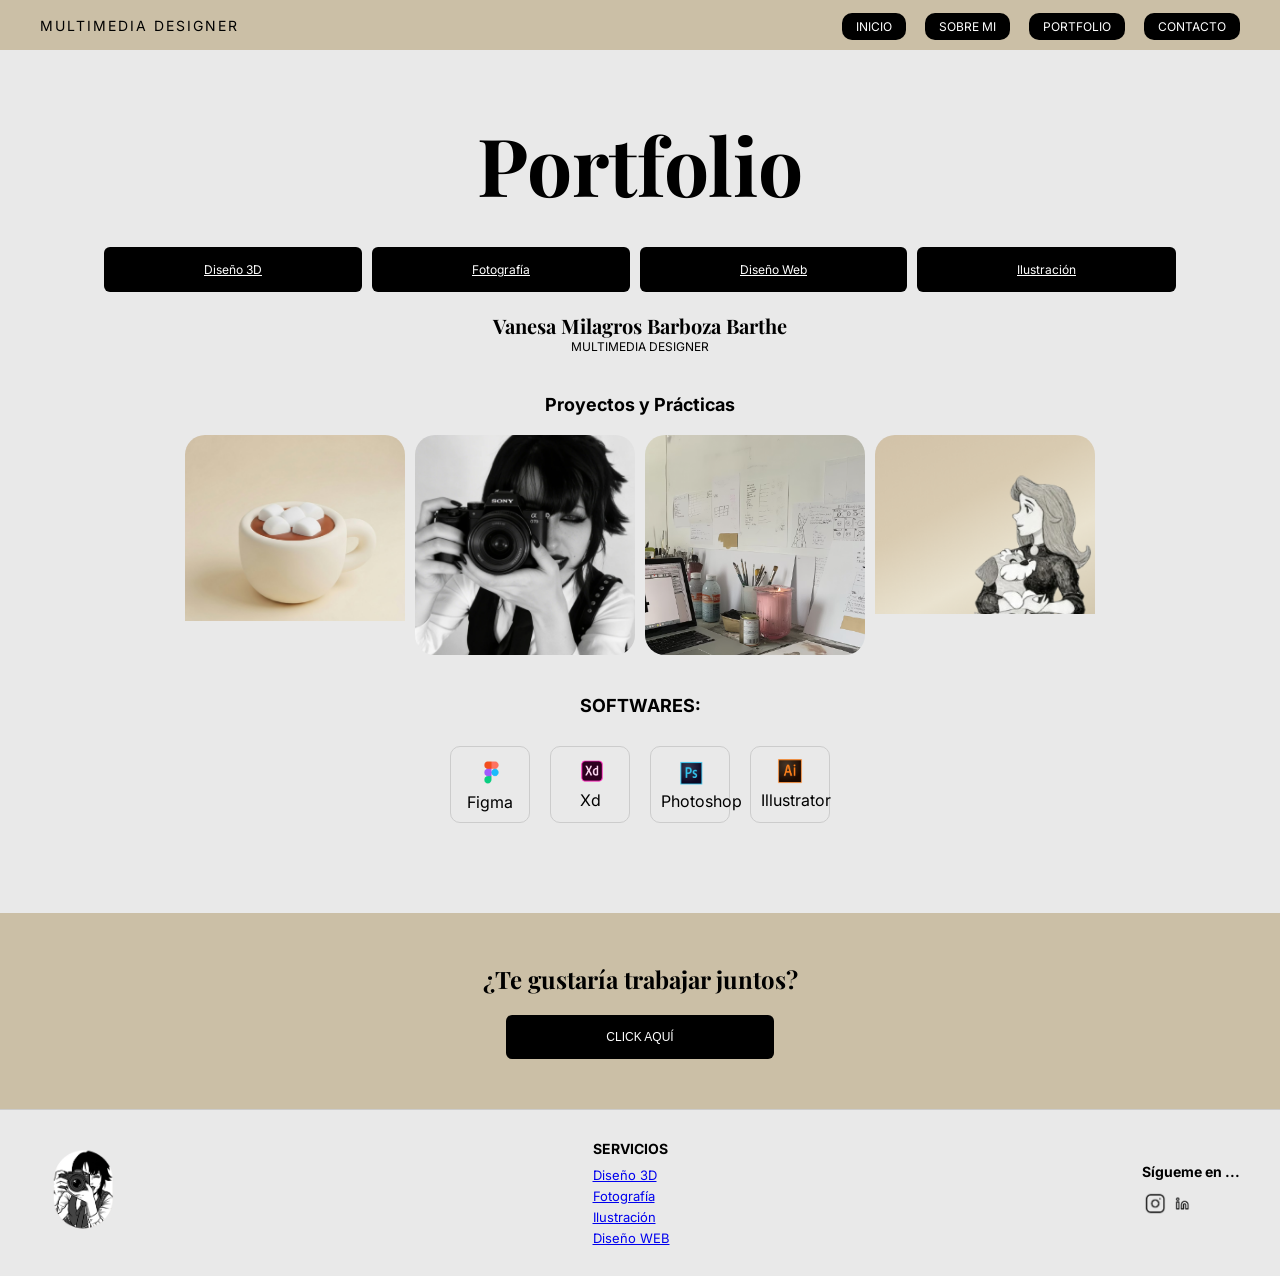
==== index.html @ 95d41e4d "Rename portfolio.html to index.html" ====
<!DOCTYPE html>
<html lang="es">
<head>
  <meta charset="UTF-8">
  <title>Portfolio</title>
  <link rel="stylesheet" href="styles.css">
  <link href="https://fonts.googleapis.com/css2?family=Playfair+Display:wght@400;700&family=Inter:wght@300;400;500&display=swap" rel="stylesheet">
</head>
<body>

<header class="header">
  <div class="logo">MULTIMEDIA DESIGNER</div>
  <nav class="nav">
    <a href="portfolio.html">INICIO</a>
    <a href="sobremi.html">SOBRE MI</a>
    <a href="portfolio.html" class="active">PORTFOLIO</a>
    <a href="contacto.html">CONTACTO</a>
  </nav>
</header>

<main class="container">

  <h1 class="title">Portfolio</h1>

  <div class="filters">
  <a href="diseño3d.html" class="btn">Diseño 3D</a>
  <a href="fotografia.html" class="btn">Fotografía</a>
  <a href="diseñoweb.html" class="btn">Diseño Web</a>
  <a href="ilustracion.html" class="btn">Ilustración</a>
</div>

  <h2 class="subtitle">Vanesa Milagros Barboza Barthe</h2>
  <p class="role">MULTIMEDIA DESIGNER</p>

  <h3 class="section-title">Proyectos y Prácticas</h3>

  <div class="projects">

    <div class="card">
      <img src="img/portfolio/Portfolio1_1.png" alt="">
      <div class="overlay">
         <button onclick="window.location.href='dise.html'">
  Ver Diseño 3D
      </div>
    </div>

    <div class="card">
      <img src="img/portfolio/Portfolio1_2.png" alt="">
      <div class="overlay">
         <button onclick="window.location.href='fotografia.html'">
  Ver Fotografía
      </div>
    </div>

    <div class="card">
      <img src="img/portfolio/Portfolio1_3.png" alt="">
      <div class="overlay">
        <button onclick="window.location.href='diseñoweb.html'">
  Ver Diseño Web
      </div>
    </div>

    <div class="card">
      <img src="img/portfolio/Portfolio1_4.png" alt="">
      <div class="overlay">
       <button onclick="window.location.href='ilustracion.html'">
  Ver Ilustración
</button>
      </div>
    </div>

  </div>

  <h3 class="section-title">SOFTWARES:</h3>

  <div class="softwares">
    <div><img src="img/icons/1Figma.png"><p>Figma</p></div>
    <div><img src="img/icons/2AdobeXd.png"><p>Xd</p></div>
    <div><img src="img/icons/4Potoshop.png"><p>Photoshop</p></div>
    <div><img src="img/icons/3Ilustrator.png"><p>Illustrator</p></div>
  </div>

</main>

<section class="cta">
  <h2>¿Te gustaría trabajar juntos?</h2>
  <button class="btn">CLICK AQUÍ</button>
</section>

<footer class="footer">
  <div class="footer-left">
    <img src="img/Footer.png" alt="">
  </div>

  <div class="footer-center">
    <h3>SERVICIOS</h3>
    <ul>
    
      <li>
        <a href="#">Diseño 3D</a>
      </li>

      <a href="#">Fotografía</a>

      <li></li>
      <a href="#">Ilustración</a>

      <li></li>
      <a href="#">Diseño WEB</a>

    </ul>
  </div>

  <div class="footer-right">
    <h3>Sígueme en ...</h3>
    <div class="socials">
      <a href="#"><img src="img/icons/ig.png"></a>
      <a href="#"><img src="img/icons/linkedin.png"></a>
    </div>
  </div>
</footer>

</body>
</html>
---- styles.css ----
* {
  margin: 0;
  padding: 0;
  box-sizing: border-box;
}

body {
  background-color: #e9e9e9;
  font-family: 'Inter', sans-serif;
}

/* HEADER */
.header {
  background-color: #cbbfa6;
  display: flex;
  justify-content: space-between;
  align-items: center;
  padding: 15px 40px;
}

.logo {
  font-size: 14px;
  letter-spacing: 2px;
}

.nav a {
  text-decoration: none;
  color: black;
  margin-left: 15px;
  padding: 6px 14px;
  background: black;
  color: white;
  border-radius: 10px;
  font-size: 12px;
}

.nav a.active {
  background: black;
}

/* MAIN */
.container {
  background-color: #e9e9e9;
  margin: 20px;
  padding: 40px;
  text-align: center;
}

.title {
  font-family: 'Playfair Display', serif;
  font-size: 80px;
  margin-bottom: 30px;
}

.gallery {
  display: flex;
  justify-content: center;
  gap: 20px;
  margin-bottom: 30px;
}

.gallery img {
  width: 180px;
  height: auto;
  object-fit: cover;
}

/* TEXT */
.text {
  max-width: 700px;
  margin: 0 auto 30px auto;
  font-size: 14px;
  line-height: 1.6;
}

.text p {
  margin-bottom: 15px;
}

/* BUTTON */
.btn {
  background-color: black;
  color: white;
  padding: 15px 100px;
  border: none;
  border-radius: 6px;
  cursor: pointer;
  font-size: 12px;
}

/* FOOTER */
.footer {
  display: flex;
  justify-content: space-between;
  align-items: center;
  background-color: #e9e9e9;
  padding: 30px 40px;
  border-top: 1px solid #ccc;
}

.footer-left img {
  width: 80px;
}

.footer-center h3,
.footer-right h3 {
  font-size: 14px;
  margin-bottom: 10px;
}

.footer-center ul {
  list-style: none;
  font-size: 13px;
}

.footer-center li {
  margin-bottom: 5px;
}

.socials span {
  margin-right: 10px;
  font-size: 14px;
}

.socials img {
  width: 40px;
  height: auto;}

  /* CONTACTO */
.contact-wrapper {
  display: flex;
  justify-content: center;
  align-items: center;
  gap: 60px;
  margin-top: 40px;
}

.contact-img img {
  width: 300px;
  border-radius: 30px;
}

.contact-form {
  display: flex;
  flex-direction: column;
  width: 350px;
}

.contact-form label {
  font-size: 14px;
  margin: 15px 0 5px;
}

.contact-form input,
.contact-form textarea {
  padding: 12px;
  border: 1px solid #999;
  border-radius: 5px;
  font-family: 'Inter', sans-serif;
  font-size: 13px;
}

.contact-form textarea {
  height: 120px;
  resize: none;
}

.contact-form .btn {
  margin-top: 20px;
  width: 100%;
}

/* TITULOS */
.subtitle {
  font-family: 'Playfair Display', serif;
  font-size: 20px;
  margin-top: 10px;
}

.role {
  font-size: 12px;
  margin-bottom: 30px;
}

.section-title {
  margin: 40px 0 20px;
  font-size: 18px;
}

/* FILTROS */
.filters {
  display: flex;
  justify-content: center;
  gap: 10px;
  margin-bottom: 20px;
}

.filters button {
  border: 1px solid #999;
  background: transparent;
  padding: 5px 10px;
  border-radius: 20px;
  font-size: 12px;
  cursor: pointer;
}

/* PROJECTS */
.projects {
  display: flex;
  gap: 10px;
  justify-content: center; /* 🔥 ESTO LOS CENTRA */
  flex-wrap: wrap;         /* 🔥 evita que se rompa en pantallas chicas */
}

.card {
  position: relative;
  overflow: hidden;
  border-radius: 20px;
  width: 220px;  
  height: 220px;  
}

.card img {
  width: 100%;
  display: block;
  transition: 0.3s;
}

/* HOVER EFECTO */
.overlay {
  position: absolute;
  bottom: 0;
  left: 0;
  right: 0;
  padding: 15px;
  opacity: 0;
  transition: 0.3s;
}

.overlay button {
  background: black;
  color: white;
  border: none;
  padding: 8px 15px;
  border-radius: 10px;
  cursor: pointer;
  transition: 0.3s;
}

/* EFECTO */
.card:hover img {
  transform: scale(1.05);
  filter: brightness(70%);
}

.card:hover .overlay {
  opacity: 1;
}

/* BOTON INVERTIDO */
.overlay button:hover,
.btn:hover {
  background: white;
  color: black;
  border: 1px solid black;
}

/* SOFTWARES */
.softwares {
  display: flex;
  justify-content: center;
  gap: 20px;
  margin: 30px 0;
}

.softwares div {
  border: 1px solid #ccc;
  padding: 10px;
  border-radius: 10px;
  width: 80px;
  text-align: center;
}

.softwares img {
  width: 30px;
}

/* CTA */
.cta {
  background: #cbbfa6;
  text-align: center;
  padding: 50px;
}

.cta h2 {
  font-family: 'Playfair Display', serif;
  margin-bottom: 20px;
}

/* SOCIAL ICONS MÁS CHICOS */
.socials img {
  width: 25px;
}

/* RESPONSIVE */
@media (max-width: 768px) {

  .projects {
    grid-template-columns: 1fr;
  }

  .softwares {
    flex-wrap: wrap;
  }

  .filters {
    flex-wrap: wrap;
  }

  /* TITULO DOBLE */
.title.second {
  margin-top: -20px;
}

/* HERO */
.illustration-hero {
  display: flex;
  align-items: center;
  justify-content: space-between;
  margin: 40px 0;
  gap: 20px;
}

.img-left {
  width: 220px;
  transform: rotate(-10deg);
}

.img-right {
  width: 200px;
}

.hero-text {
  text-align: center;
  max-width: 400px;
}

.quote {
  font-style: italic;
  margin-bottom: 10px;
}

.desc {
  font-size: 13px;
  margin-bottom: 10px;
}

.gallery-title {
  margin-top: 10px;
}

/* GALERIA */
.gallery-grid {
  display: grid;
  grid-template-columns: repeat(3, 1fr);
  gap: 15px;
  align-items: center;
}

.gallery-grid img {
  width: 100%;
  height: 180px;
  object-fit: cover; /* 🔥 clave */
  border-radius: 15px;
}

/* IMAGEN LATERAL GRANDE */
.side-img {
  grid-column: 3;
  grid-row: span 2;
  height: 380px;
  object-fit: contain;
}

/* CTA ya lo tenés */

/* RESPONSIVE */
@media (max-width: 768px) {

  .illustration-hero {
    flex-direction: column;
    text-align: center;
  }

  .img-left,
  .img-right {
    width: 60%;
  }

  .gallery-grid {
    grid-template-columns: 1fr;
  }

  .side-img {
    grid-column: auto;
    grid-row: auto;
    height: auto;
  }

/* FOTOGRAFIA */

.fotografia {

  font-family: 'Inter', sans-serif;
  background: #f6f6f6;
  color: #222;
  line-height: 1.5;
}

/* HEADER */
.fotografia .topbar {
  background: #cbbba0;
  display: flex;
  justify-content: space-between;
  align-items: center;
  padding: 15px 20px;
  font-size: 13px;
}

.fotografia .logo {
  font-weight: 500;
}

.fotografia .topbar nav a {
  margin-left: 15px;
  text-decoration: none;
  color: black;
  transition: 0.3s;
}

.fotografia .topbar nav a:hover {
  opacity: 0.6;
}

/* CONTENEDOR */
.fotografia .container {
  width: 20%;
  max-width: 1100px;
  margin: auto;
}

/* TITULOS */
.fotografia h1 {
  font-family: 'Playfair Display', serif;
  text-align: center;
  font-size: clamp(40px, 6vw, 70px);
  margin: 40px 0;
}

.fotografia h2 {
  font-family: 'Playfair Display', serif;
  font-size: 26px;
  margin: 30px 0 15px;
}

/* GRID */
.fotografia .grid {
  display: grid;
  grid-template-columns: 1fr;
  gap: 15px;
}

/* IMAGENES */
.fotografia .grid img {
  width: 100%;
  object-fit: cover;
  border-radius: 25px;
  transition: 0.3s;
}

.fotografia .grid img:hover {
  transform: scale(1.03);
  box-shadow: 0 10px 25px rgba(0,0,0,0.2);
}

/* GRID ARTISTICO */
.fotografia .grid-artistico {
  display: grid;
  grid-template-columns: 1fr 1fr;
  grid-template-rows: 200px 200px;
  gap: 15px;
}

.fotografia .img5 {
  grid-column: 1;
  grid-row: 1;
}

.fotografia .img6 {
  grid-column: 2;
  grid-row: 1 / span 2;
  height: 100%;
}

.fotografia .img7 {
  grid-column: 2;
  grid-row: 1 / span 2;
  height: 100%;
  object-fit: cover;
  object-position: 50% 15%;
}

.fotografia .tall {
  height: 420px;
  grid-row: span 2;
}

.fotografia .small {
  height: 200px;
}

.fotografia .grid-artistico img {
  width: 100%;
  height: 100%;
  object-fit: cover;
  border-radius: 25px;
}

/* CTA */
.fotografia .cta {
  background: #cbbba0;
  text-align: center;
  padding: 50px 20px;
  margin-top: 50px;
}

.fotografia .cta p {
  font-family: 'Playfair Display', serif;
  font-size: 24px;
  margin-bottom: 20px;
}

.fotografia .btn {
  background: #2b0000;
  color: white;
  padding: 12px 30px;
  text-decoration: none;
  display: inline-block;
  transition: 0.3s;
}

.fotografia .btn:hover {
  background: black;
}

/* FOOTER */
.fotografia footer {
  background: #eee;
  padding: 20px 20px;
}

.fotografia .footer-content {
  max-width: 1100px;
  margin: auto;
  display: flex;
  justify-content: space-between;
  font-size: 14px;
}

.fotografia .footer-title {
  font-weight: bold;
  margin-bottom: 10px;
}

/* RESPONSIVE */
@media (min-width: 600px) {
  .fotografia .grid {
    grid-template-columns: repeat(2, 1fr);
  }
}

@media (min-width: 900px) {
  .fotografia .grid {
    grid-template-columns: repeat(2, 1fr);
  }

  .fotografia .grid img {
    height: 300px;
  }
}
  /*IMAGEN COMIDA*/

/* IMAGENES */

.grid img {
  width: 100%;
  object-fit: cover;
  border-radius: 25px;
}

.grid img:hover {
  transform: scale(1.03);
  box-shadow: 0 10px 25px rgba(0,0,0,0.2);
}

.grid-artistico {
  display: grid;
  grid-template-columns: 1fr 1fr;
  grid-template-rows: 200px 200px;
  gap: 15px;
}

.fotografia1.jpg{
  grid-column: 1;
  grid-row: 1;
}

.fotografia2 {
  grid-column: 2;
  grid-row: 1 / span 2;
  height: 100%;
}

.img7 {
  grid-column: 2;
  grid-row: 1 / span 2;
  height: 100%;
  object-fit: cover;
  object-position: 50% 15%;
}

.tall {
  height: 500px;
  grid-row: span 2;
}

.small {
  height: 200px;
}

.tall {
  height: 420px;
}


.grid-artistico img {
  width: 100%;
  height: 100%;
  object-fit: cover;
  border-radius: 25px;
}

/*DISEÑO WEB*/

/* SECCIONES */
.section {
  width: 100%;
}

/* ROSA */
.pink-section {
  background-color: #d97c8a;
  padding: 19px 20px;
}

.pink-content {
  display: flex;
  align-items: center;
  justify-content: space-between;
}

.img-left img {
  width: 500px;
}

.text-right {
  color: white;
  text-align: right;
}

.text-right h2 {
  font-family: 'Playfair Display', serif;
  font-size: 40px;
}

.text-right h3 {
  font-size: 18px;
  letter-spacing: 2px;
}

/* OSCURA */
.dark-section {
  background-color: #111;
  padding: 100px 40px;
}

.dark-content {
  display: flex;
  align-items: center;
  justify-content: space-between;
}

.img-right img {
  width: 500px;
}

.text-left {
  color: white;
}

.text-left h2 {
  font-family: 'Playfair Display', serif;
  font-size: 36px;
}








}
}
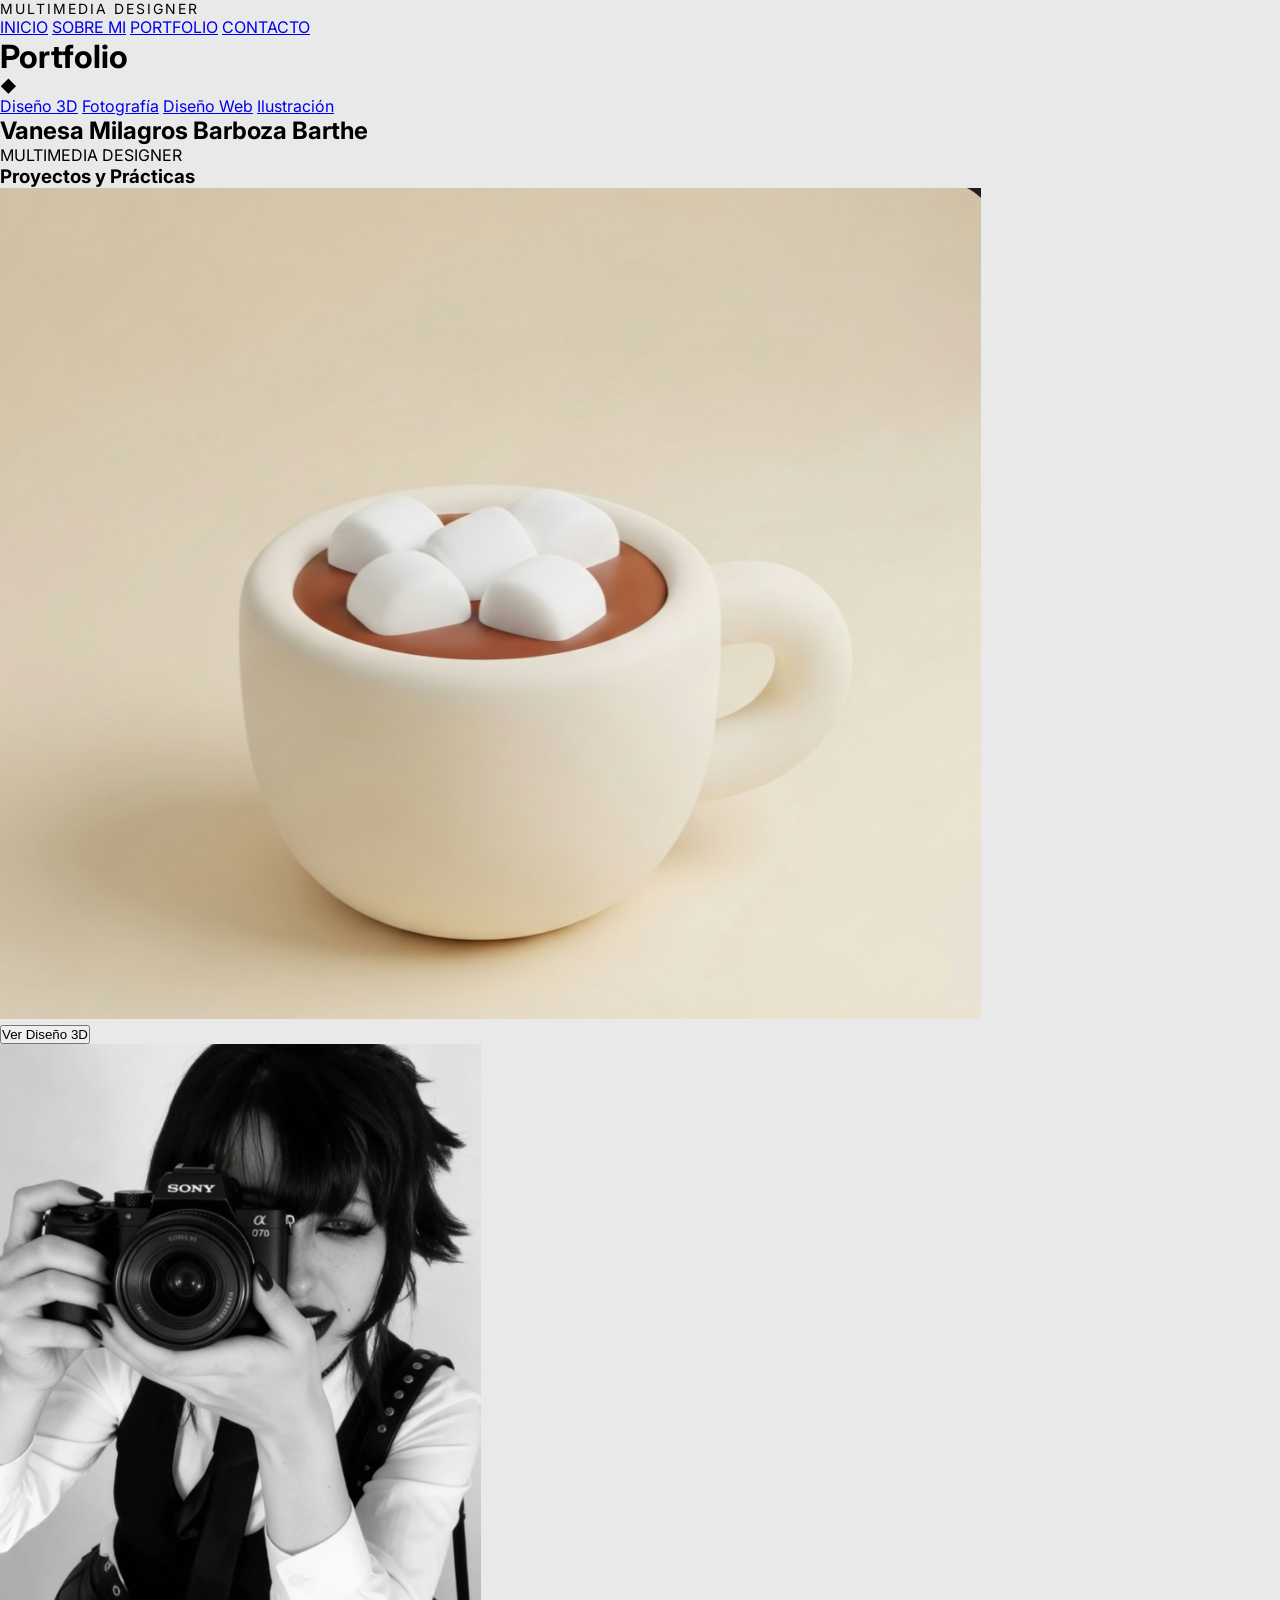
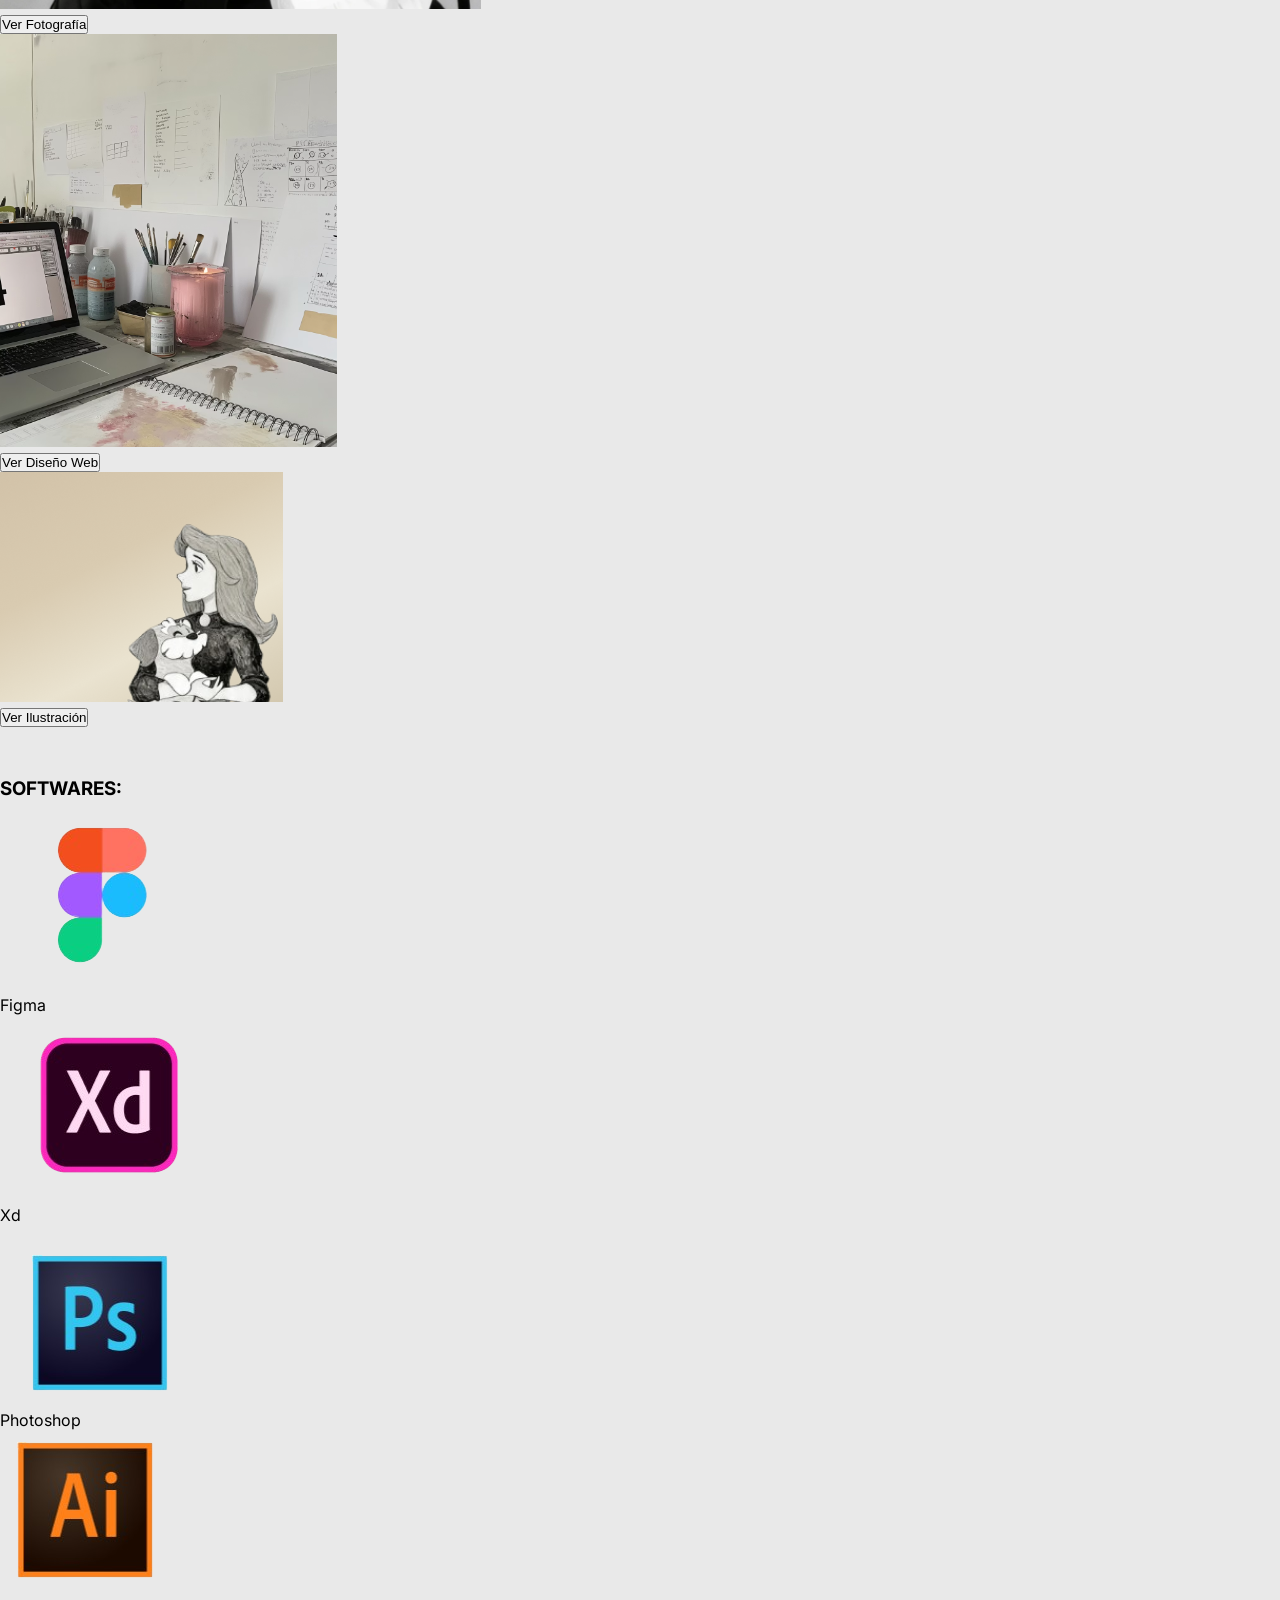
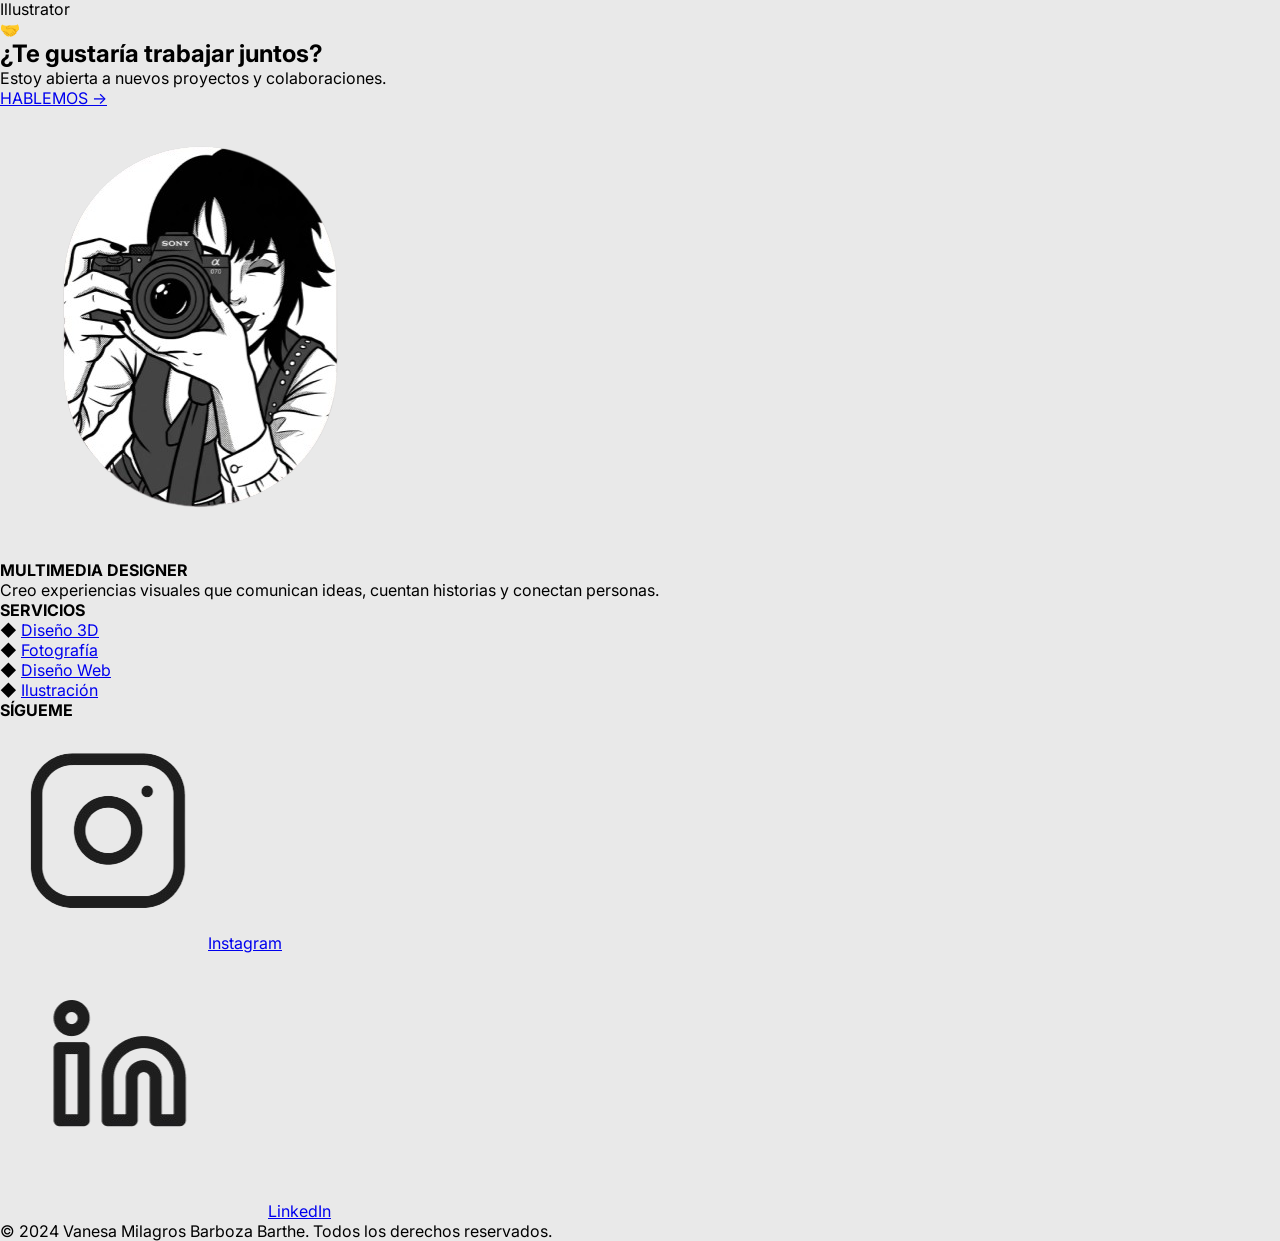
==== commit e77dffcd: "Update index.html" ====
--- a/index.html
+++ b/index.html
@@ -4,13 +4,13 @@
   <meta charset="UTF-8">
   <title>Portfolio</title>
   <link rel="stylesheet" href="styles.css">
-  <link href="https://fonts.googleapis.com/css2?family=Playfair+Display:wght@400;700&family=Inter:wght@300;400;500&display=swap" rel="stylesheet">
+  <link href="https://fonts.googleapis.com/css2?family=Playfair+Display:ital,wght@0,400;0,700;1,400&family=Inter:wght@300;400;500&display=swap" rel="stylesheet">
 </head>
-<body>
+<body class="portfolio-page">
 
-<header class="header">
+<header class="header2">
   <div class="logo">MULTIMEDIA DESIGNER</div>
-  <nav class="nav">
+  <nav class="nav2">
     <a href="portfolio.html">INICIO</a>
     <a href="sobremi.html">SOBRE MI</a>
     <a href="portfolio.html" class="active">PORTFOLIO</a>
@@ -18,62 +18,57 @@
   </nav>
 </header>
 
-<main class="container">
+<main class="container2">
 
-  <h1 class="title">Portfolio</h1>
+  <h1 class="title2">Portfolio</h1>
+  <div class="title-dot">◆</div>
 
-  <div class="filters">
-  <a href="diseño3d.html" class="btn">Diseño 3D</a>
-  <a href="fotografia.html" class="btn">Fotografía</a>
-  <a href="diseñoweb.html" class="btn">Diseño Web</a>
-  <a href="ilustracion.html" class="btn">Ilustración</a>
-</div>
+  <div class="filters2">
+    <a href="diseño3d.html" class="btn2">Diseño 3D</a>
+    <a href="fotografia.html" class="btn2">Fotografía</a>
+    <a href="diseñoweb.html" class="btn2">Diseño Web</a>
+    <a href="ilustracion.html" class="btn2">Ilustración</a>
+  </div>
 
-  <h2 class="subtitle">Vanesa Milagros Barboza Barthe</h2>
-  <p class="role">MULTIMEDIA DESIGNER</p>
+  <h2 class="subtitle2">Vanesa Milagros Barboza Barthe</h2>
+  <p class="role2">MULTIMEDIA DESIGNER</p>
 
-  <h3 class="section-title">Proyectos y Prácticas</h3>
+  <div class="section-divider">
+    <span class="line"></span>
+    <h3 class="section-title2">Proyectos y Prácticas</h3>
+    <span class="line"></span>
+  </div>
 
-  <div class="projects">
-
-    <div class="card">
-      <img src="img/portfolio/Portfolio1_1.png" alt="">
-      <div class="overlay">
-         <button onclick="window.location.href='dise.html'">
-  Ver Diseño 3D
+  <div class="projects2">
+    <div class="card2">
+      <img src="img/portfolio/Portfolio1_1.png" alt="Diseño 3D">
+      <div class="overlay2">
+        <button onclick="window.location.href='diseño3d.html'">Ver Diseño 3D</button>
       </div>
     </div>
-
-    <div class="card">
-      <img src="img/portfolio/Portfolio1_2.png" alt="">
-      <div class="overlay">
-         <button onclick="window.location.href='fotografia.html'">
-  Ver Fotografía
+    <div class="card2">
+      <img src="img/portfolio/Portfolio1_2.png" alt="Fotografía">
+      <div class="overlay2">
+        <button onclick="window.location.href='fotografia.html'">Ver Fotografía</button>
       </div>
     </div>
-
-    <div class="card">
-      <img src="img/portfolio/Portfolio1_3.png" alt="">
-      <div class="overlay">
-        <button onclick="window.location.href='diseñoweb.html'">
-  Ver Diseño Web
+    <div class="card2">
+      <img src="img/portfolio/Portfolio1_3.png" alt="Diseño Web">
+      <div class="overlay2">
+        <button onclick="window.location.href='diseñoweb.html'">Ver Diseño Web</button>
       </div>
     </div>
-
-    <div class="card">
-      <img src="img/portfolio/Portfolio1_4.png" alt="">
-      <div class="overlay">
-       <button onclick="window.location.href='ilustracion.html'">
-  Ver Ilustración
-</button>
+    <div class="card2">
+      <img src="img/portfolio/Portfolio1_4.png" alt="Ilustración">
+      <div class="overlay2">
+        <button onclick="window.location.href='ilustracion.html'">Ver Ilustración</button>
       </div>
     </div>
-
   </div>
 
-  <h3 class="section-title">SOFTWARES:</h3>
+  <h3 class="section-title2" style="margin-top: 50px;">SOFTWARES:</h3>
 
-  <div class="softwares">
+  <div class="softwares2">
     <div><img src="img/icons/1Figma.png"><p>Figma</p></div>
     <div><img src="img/icons/2AdobeXd.png"><p>Xd</p></div>
     <div><img src="img/icons/4Potoshop.png"><p>Photoshop</p></div>
@@ -82,43 +77,56 @@
 
 </main>
 
-<section class="cta">
-  <h2>¿Te gustaría trabajar juntos?</h2>
-  <button class="btn">CLICK AQUÍ</button>
+<!-- CTA -->
+<section class="cta2">
+  <div class="cta2-inner">
+    <div class="cta2-icon">🤝</div>
+    <div class="cta2-text">
+      <h2>¿Te gustaría trabajar juntos?</h2>
+      <p>Estoy abierta a nuevos proyectos y colaboraciones.</p>
+    </div>
+    <a href="contacto.html" class="cta2-btn">HABLEMOS →</a>
+  </div>
 </section>
 
-<footer class="footer">
-  <div class="footer-left">
-    <img src="img/Footer.png" alt="">
+<!-- FOOTER -->
+<footer class="footer2">
+  <div class="footer2-brand">
+    <div class="footer2-logo-circle">
+      <img src="img/Footer.png" alt="VM">
+    </div>
+    <div class="footer2-brand-text">
+      <h4>MULTIMEDIA DESIGNER</h4>
+      <p>Creo experiencias visuales que comunican ideas, cuentan historias y conectan personas.</p>
+    </div>
   </div>
 
-  <div class="footer-center">
-    <h3>SERVICIOS</h3>
+  <div class="footer2-services">
+    <h4>SERVICIOS</h4>
     <ul>
-    
-      <li>
-        <a href="#">Diseño 3D</a>
-      </li>
-
-      <a href="#">Fotografía</a>
-
-      <li></li>
-      <a href="#">Ilustración</a>
-
-      <li></li>
-      <a href="#">Diseño WEB</a>
-
+      <li>◆ <a href="diseño3d.html">Diseño 3D</a></li>
+      <li>◆ <a href="fotografia.html">Fotografía</a></li>
+      <li>◆ <a href="diseñoweb.html">Diseño Web</a></li>
+      <li>◆ <a href="ilustracion.html">Ilustración</a></li>
     </ul>
   </div>
 
-  <div class="footer-right">
-    <h3>Sígueme en ...</h3>
-    <div class="socials">
-      <a href="#"><img src="img/icons/ig.png"></a>
-      <a href="#"><img src="img/icons/linkedin.png"></a>
+  <div class="footer2-social">
+    <h4>SÍGUEME</h4>
+    <div class="footer2-social-item">
+      <img src="img/icons/ig.png" alt="Instagram">
+      <a href="#">Instagram</a>
+    </div>
+    <div class="footer2-social-item">
+      <img src="img/icons/linkedin.png" alt="LinkedIn">
+      <a href="#">LinkedIn</a>
     </div>
   </div>
 </footer>
 
+<div class="footer2-copy">
+  © 2024 Vanesa Milagros Barboza Barthe. Todos los derechos reservados.
+</div>
+
 </body>
-</html>
+</html>
--- a/styles.css
+++ b/styles.css
@@ -222,9 +222,38 @@
 
 .card img {
   width: 100%;
+  height: 220px;        /* ← mismo alto que la card */
+  object-fit: cover;    /* ← recorta sin deformar */
   display: block;
   transition: 0.3s;
 }
+
+/* Para diseño 3d */
+.card-lg {
+  position: relative;
+  overflow: hidden;
+  border-radius: 20px;
+  width: 320px;
+  height: 280px;
+}
+
+.card-lg img {
+  width: 100%;
+  height: 100%;
+  object-fit: cover;
+  display: block;
+  transition: 0.3s;
+}
+
+.card-lg:hover img {
+  transform: scale(1.05);
+  filter: brightness(70%);
+}
+
+.card-lg:hover .overlay {
+  opacity: 1;
+}
+
 
 /* HOVER EFECTO */
 .overlay {
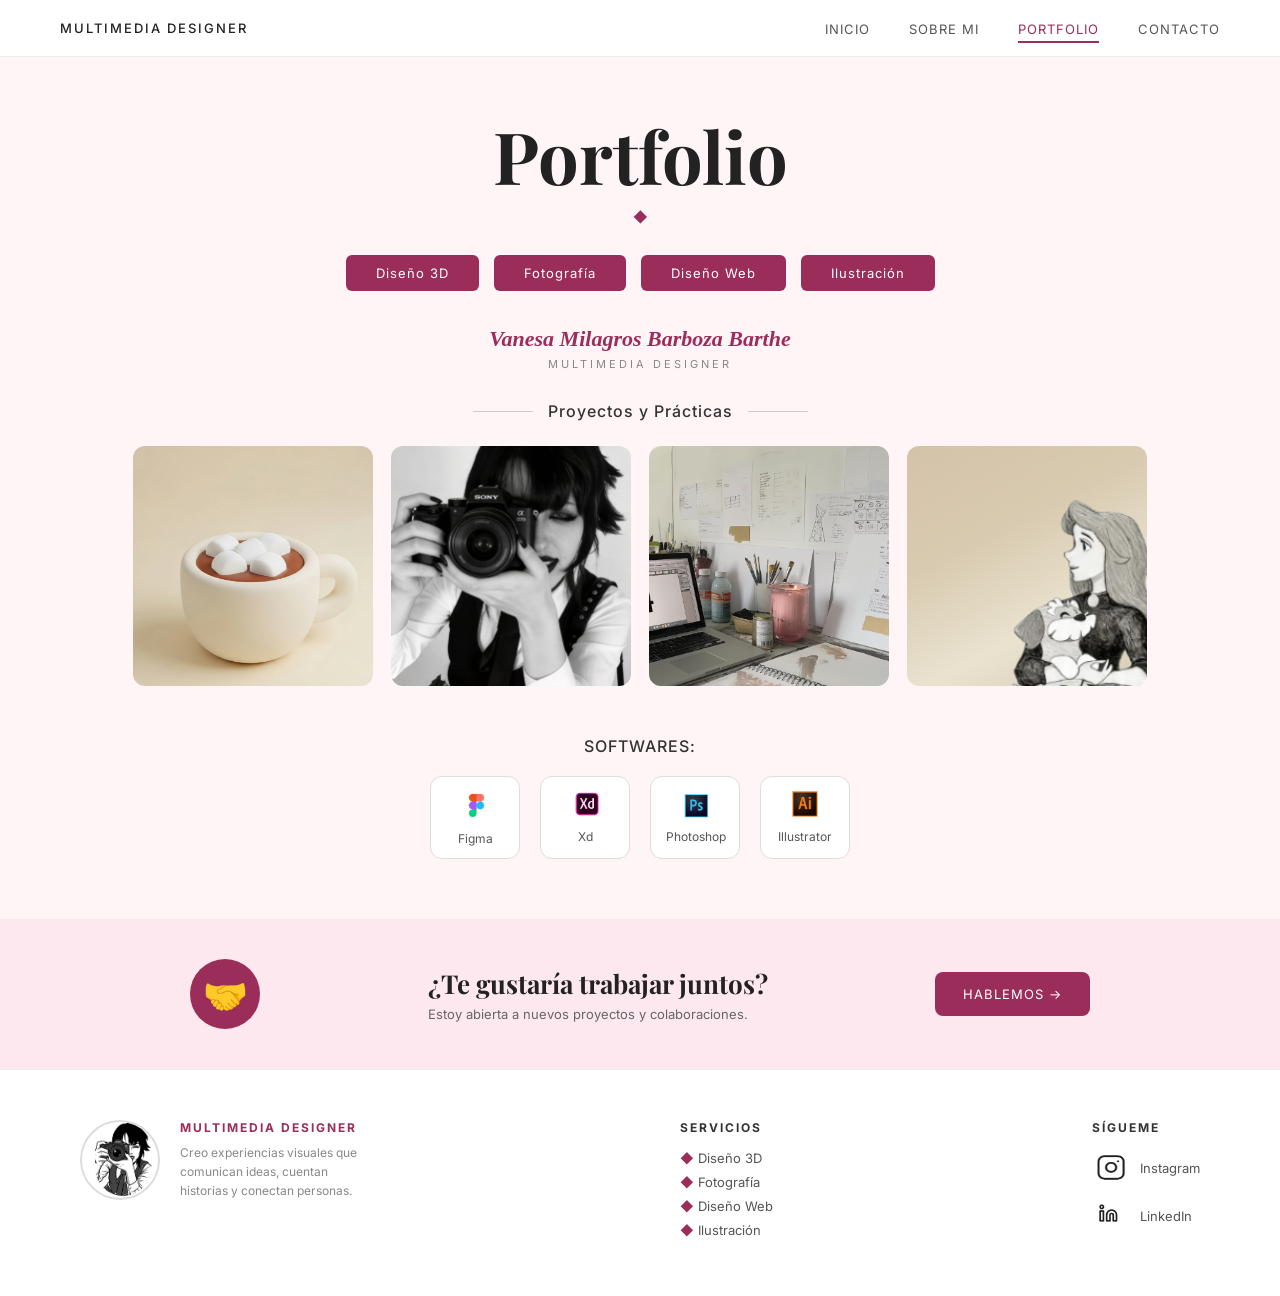
==== commit eddb91f2: "Update index.html" ====
--- a/index.html
+++ b/index.html
@@ -124,9 +124,5 @@
   </div>
 </footer>
 
-<div class="footer2-copy">
-  © 2024 Vanesa Milagros Barboza Barthe. Todos los derechos reservados.
-</div>
-
 </body>
 </html>
--- a/styles.css
+++ b/styles.css
@@ -228,6 +228,7 @@
   transition: 0.3s;
 }
 
+
 /* Para diseño 3d */
 .card-lg {
   position: relative;
@@ -253,6 +254,7 @@
 .card-lg:hover .overlay {
   opacity: 1;
 }
+
 
 
 /* HOVER EFECTO */
@@ -742,12 +744,377 @@
   font-size: 36px;
 }
 
-
-
-
-
-
-
-
-}
-}
+}
+}
+
+
+/* ===================== PORTFOLIO V2 ===================== */
+
+.portfolio-page {
+  background: #fff5f7;
+  font-family: 'Inter', sans-serif;
+}
+
+/* HEADER */
+.header2 {
+  background: #fff;
+  display: flex;
+  justify-content: space-between;
+  align-items: center;
+  padding: 18px 60px;
+  border-bottom: 1px solid #eee;
+}
+
+.header2 .logo {
+  font-size: 13px;
+  letter-spacing: 2px;
+  font-weight: 500;
+  color: #222;
+}
+
+.nav2 a {
+  text-decoration: none;
+  color: #555;
+  margin-left: 35px;
+  font-size: 13px;
+  letter-spacing: 1px;
+  padding-bottom: 4px;
+}
+
+.nav2 a.active {
+  color: #9b2d5a;
+  border-bottom: 2px solid #9b2d5a;
+}
+
+.nav2 a:hover {
+  color: #9b2d5a;
+}
+
+/* CONTAINER */
+.container2 {
+  max-width: 1100px;
+  margin: 0 auto;
+  padding: 50px 20px;
+  text-align: center;
+  background: transparent;
+}
+
+/* TITULO */
+.title2 {
+  font-family: 'Playfair Display', serif;
+  font-size: 72px;
+  color: #222;
+  margin-bottom: 5px;
+}
+
+.title-dot {
+  color: #9b2d5a;
+  font-size: 14px;
+  margin-bottom: 30px;
+}
+
+/* FILTROS */
+.filters2 {
+  display: flex;
+  justify-content: center;
+  gap: 15px;
+  margin-bottom: 35px;
+  flex-wrap: wrap;
+}
+
+.btn2 {
+  background: #9b2d5a;
+  color: white;
+  padding: 10px 30px;
+  border-radius: 6px;
+  text-decoration: none;
+  font-size: 13px;
+  letter-spacing: 1px;
+  transition: 0.3s;
+}
+
+.btn2:hover {
+  background: #7a2148;
+}
+
+/* SUBTITULO */
+.subtitle2 {
+  font-family: 'Playfair Display', serif;
+  font-style: italic;
+  font-size: 22px;
+  color: #9b2d5a;
+  margin-bottom: 5px;
+}
+
+.role2 {
+  font-size: 11px;
+  letter-spacing: 3px;
+  color: #888;
+  margin-bottom: 30px;
+}
+
+/* DIVIDER CON LINEAS */
+.section-divider {
+  display: flex;
+  align-items: center;
+  justify-content: center;
+  gap: 15px;
+  margin-bottom: 25px;
+}
+
+.section-divider .line {
+  width: 60px;
+  height: 1px;
+  background: #ccc;
+  display: inline-block;
+}
+
+.section-title2 {
+  font-size: 16px;
+  font-weight: 500;
+  letter-spacing: 1px;
+  color: #333;
+}
+
+/* PROYECTOS */
+.projects2 {
+  display: flex;
+  justify-content: center;
+  gap: 18px;
+  flex-wrap: wrap;
+  margin-bottom: 20px;
+}
+
+.card2 {
+  position: relative;
+  overflow: hidden;
+  border-radius: 12px;
+  width: 240px;
+  height: 240px;
+}
+
+.card2 img {
+  width: 100%;
+  height: 100%;
+  object-fit: cover;
+  display: block;
+  transition: 0.3s;
+}
+
+.card2 .overlay2 {
+  position: absolute;
+  bottom: 0;
+  left: 0;
+  right: 0;
+  padding: 15px;
+  opacity: 0;
+  transition: 0.3s;
+  background: linear-gradient(transparent, rgba(0,0,0,0.5));
+}
+
+.card2 .overlay2 button {
+  background: #9b2d5a;
+  color: white;
+  border: none;
+  padding: 8px 16px;
+  border-radius: 8px;
+  cursor: pointer;
+  font-size: 12px;
+  transition: 0.3s;
+}
+
+.card2:hover img {
+  transform: scale(1.05);
+  filter: brightness(75%);
+}
+
+.card2:hover .overlay2 {
+  opacity: 1;
+}
+
+/* SOFTWARES */
+.softwares2 {
+  display: flex;
+  justify-content: center;
+  gap: 20px;
+  margin: 20px 0 10px;
+  flex-wrap: wrap;
+}
+
+.softwares2 div {
+  border: 1px solid #ddd;
+  padding: 12px 15px;
+  border-radius: 12px;
+  width: 90px;
+  text-align: center;
+  background: white;
+}
+
+.softwares2 img {
+  width: 32px;
+  margin-bottom: 5px;
+}
+
+.softwares2 p {
+  font-size: 12px;
+  color: #555;
+}
+
+/* CTA */
+.cta2 {
+  background: #fce8ee;
+  padding: 40px 60px;
+  margin: 0;
+}
+
+.cta2-inner {
+  max-width: 900px;
+  margin: 0 auto;
+  display: flex;
+  align-items: center;
+  gap: 30px;
+  justify-content: space-between;
+}
+
+.cta2-icon {
+  font-size: 36px;
+  background: #9b2d5a;
+  color: white;
+  width: 70px;
+  height: 70px;
+  border-radius: 50%;
+  display: flex;
+  align-items: center;
+  justify-content: center;
+  flex-shrink: 0;
+}
+
+.cta2-text h2 {
+  font-family: 'Playfair Display', serif;
+  font-size: 26px;
+  color: #222;
+  margin-bottom: 5px;
+}
+
+.cta2-text p {
+  font-size: 13px;
+  color: #666;
+}
+
+.cta2-btn {
+  background: #9b2d5a;
+  color: white;
+  padding: 14px 28px;
+  border-radius: 8px;
+  text-decoration: none;
+  font-size: 13px;
+  letter-spacing: 1px;
+  white-space: nowrap;
+  transition: 0.3s;
+}
+
+.cta2-btn:hover {
+  background: #7a2148;
+}
+
+/* FOOTER */
+.footer2 {
+  background: #fff;
+  display: flex;
+  justify-content: space-between;
+  align-items: flex-start;
+  padding: 50px 80px;
+  gap: 40px;
+  border-top: 1px solid #eee;
+}
+
+.footer2-brand {
+  display: flex;
+  align-items: flex-start;
+  gap: 20px;
+  max-width: 280px;
+}
+
+.footer2-logo-circle {
+  width: 80px;
+  height: 80px;
+  border-radius: 50%;
+  border: 2px solid #ddd;
+  overflow: hidden;
+  flex-shrink: 0;
+}
+
+.footer2-logo-circle img {
+  width: 100%;
+  height: 100%;
+  object-fit: cover;
+}
+
+.footer2-brand-text h4 {
+  font-size: 12px;
+  letter-spacing: 2px;
+  color: #9b2d5a;
+  margin-bottom: 8px;
+}
+
+.footer2-brand-text p {
+  font-size: 12px;
+  color: #888;
+  line-height: 1.6;
+}
+
+.footer2-services h4,
+.footer2-social h4 {
+  font-size: 12px;
+  letter-spacing: 2px;
+  color: #333;
+  margin-bottom: 15px;
+}
+
+.footer2-services ul {
+  list-style: none;
+  padding: 0;
+}
+
+.footer2-services li {
+  font-size: 13px;
+  color: #9b2d5a;
+  margin-bottom: 8px;
+}
+
+.footer2-services a {
+  text-decoration: none;
+  color: #555;
+}
+
+.footer2-services a:hover {
+  color: #9b2d5a;
+}
+
+.footer2-social-item {
+  display: flex;
+  align-items: center;
+  gap: 12px;
+  margin-bottom: 12px;
+}
+
+.footer2-social-item img {
+  width: 36px;
+  height: 36px;
+  border-radius: 8px;
+}
+
+.footer2-social-item a {
+  text-decoration: none;
+  color: #555;
+  font-size: 13px;
+}
+
+.footer2-copy {
+  background: #f9f9f9;
+  text-align: center;
+  padding: 15px;
+  font-size: 12px;
+  color: #aaa;
+  border-top: 1px solid #eee;
+}
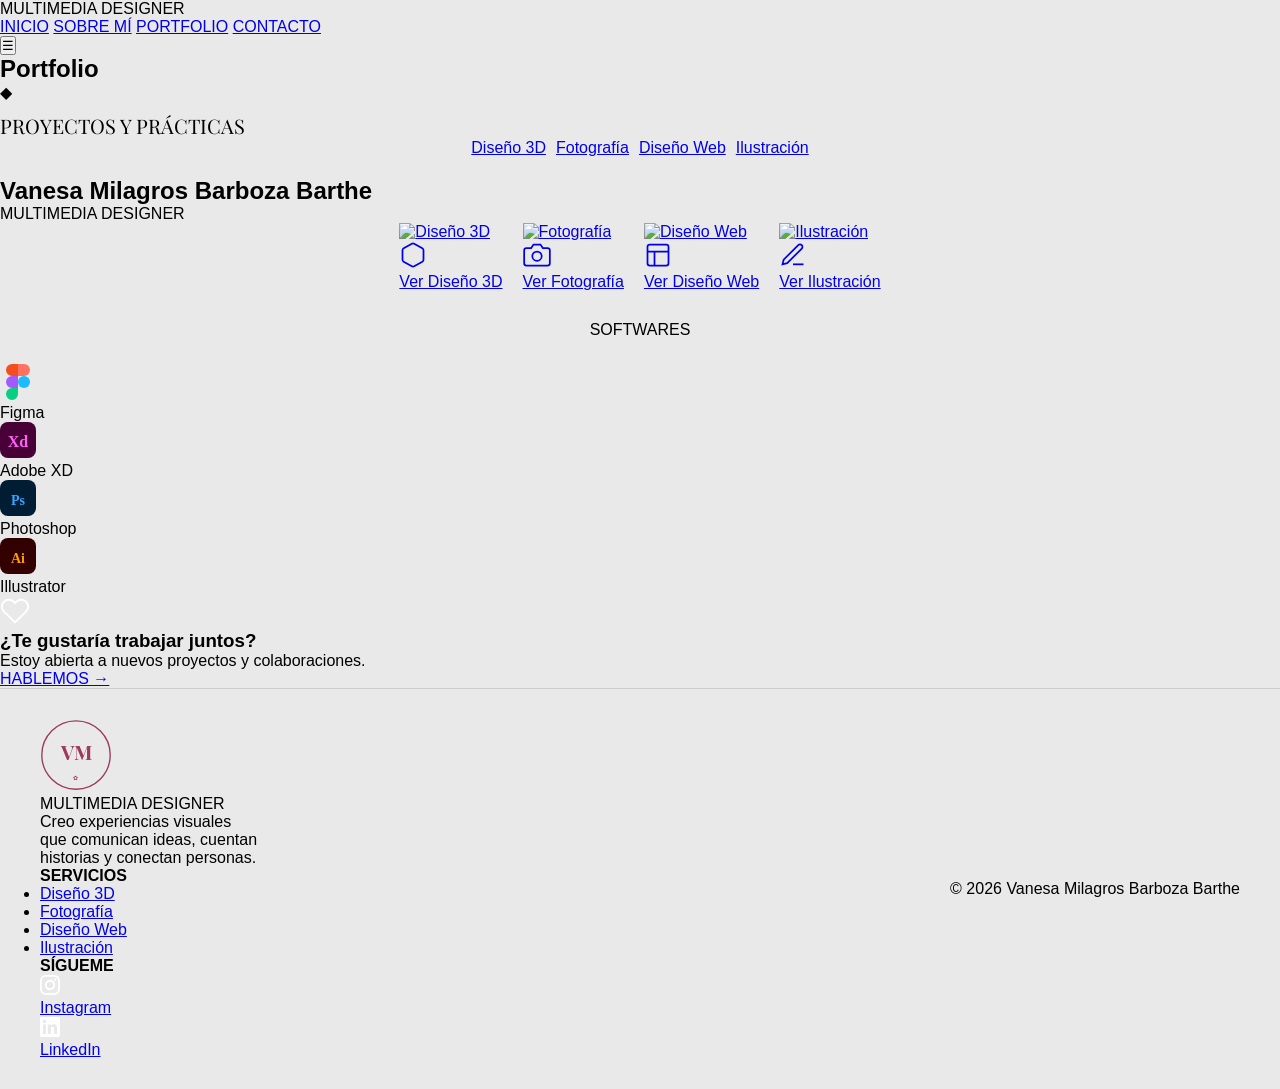
==== commit 96023207: "Update index.html" ====
--- a/index.html
+++ b/index.html
@@ -1,128 +1,234 @@
 <!DOCTYPE html>
 <html lang="es">
 <head>
-  <meta charset="UTF-8">
-  <title>Portfolio</title>
-  <link rel="stylesheet" href="styles.css">
-  <link href="https://fonts.googleapis.com/css2?family=Playfair+Display:ital,wght@0,400;0,700;1,400&family=Inter:wght@300;400;500&display=swap" rel="stylesheet">
+  <meta charset="UTF-8" />
+  <meta name="viewport" content="width=device-width, initial-scale=1.0" />
+  <title>Portfolio – Vanesa Milagros Barboza Barthe</title>
+  <link rel="stylesheet" href="styles.css" />
+  <link href="https://fonts.googleapis.com/css2?family=Playfair+Display:ital,wght@0,400;0,700;1,400&family=Cormorant+Garamond:wght@300;400;600&family=Lato:wght@300;400;700&display=swap" rel="stylesheet" />
 </head>
-<body class="portfolio-page">
-
-<header class="header2">
-  <div class="logo">MULTIMEDIA DESIGNER</div>
-  <nav class="nav2">
-    <a href="portfolio.html">INICIO</a>
-    <a href="sobremi.html">SOBRE MI</a>
-    <a href="portfolio.html" class="active">PORTFOLIO</a>
-    <a href="contacto.html">CONTACTO</a>
-  </nav>
-</header>
-
-<main class="container2">
-
-  <h1 class="title2">Portfolio</h1>
-  <div class="title-dot">◆</div>
-
-  <div class="filters2">
-    <a href="diseño3d.html" class="btn2">Diseño 3D</a>
-    <a href="fotografia.html" class="btn2">Fotografía</a>
-    <a href="diseñoweb.html" class="btn2">Diseño Web</a>
-    <a href="ilustracion.html" class="btn2">Ilustración</a>
+<body>
+
+  <!-- ===== NAVBAR ===== -->
+  <header class="navbar">
+    <div class="nav-brand">MULTIMEDIA DESIGNER</div>
+    <nav class="nav-links" id="navLinks">
+    <a href="index.html" class="active">INICIO</a>
+      <a href="sobre-mi.html">SOBRE MÍ</a>
+      <a href="portfolio.html" class="active">PORTFOLIO</a>
+      <a href="contacto.html">CONTACTO</a>
+    </nav>
+    <button class="nav-toggle" aria-label="Menú">&#9776;</button>
+  </header>
+
+  <!-- ===== HERO PORTFOLIO ===== -->
+  <section class="portfolio-hero">
+    <h1 class="portfolio-title">Portfolio</h1>
+    <div class="title-divider">
+      <span class="line"></span>
+      <span class="diamond">&#9670;</span>
+      <span class="line"></span>
+    </div>
+    <p class="subtitle">PROYECTOS Y PRÁCTICAS</p>
+
+    <!-- Filter Buttons -->
+    <div class="filters">
+      <a href="diseño-3d.html" class="filter-btn">Diseño 3D</a>
+      <a href="fotografia.html" class="filter-btn">Fotografía</a>
+      <a href="diseño-web.html" class="filter-btn">Diseño Web</a>
+      <a href="ilustracion.html" class="filter-btn">Ilustración</a>
+    </div>
+  </section>
+
+    <h2 class="designer-name">Vanesa Milagros Barboza Barthe</h2>
+     <p class="designer-role">MULTIMEDIA DESIGNER</p>
+
+  <!-- ===== GALLERY GRID ===== -->
+  <section class="gallery">
+
+    <a href="diseño-3d.html" class="gallery-card">
+      <img class="card-img" src="img/Portfolio1_1.png" alt="Diseño 3D" />
+      <div class="card-overlay">
+        <div class="card-icon">
+          <svg viewBox="0 0 24 24" fill="none" stroke="currentColor" stroke-width="1.5" width="28" height="28">
+            <path d="M21 16V8a2 2 0 0 0-1-1.73l-7-4a2 2 0 0 0-2 0l-7 4A2 2 0 0 0 3 8v8a2 2 0 0 0 1 1.73l7 4a2 2 0 0 0 2 0l7-4A2 2 0 0 0 21 16z"/>
+          </svg>
+        </div>
+        <span class="card-label">Ver Diseño 3D</span>
+      </div>
+    </a>
+
+    <a href="fotografia.html" class="gallery-card">
+      <img class="card-img" src="img/Portfolio1_2.webp" alt="Fotografía" />
+      <div class="card-overlay">
+        <div class="card-icon">
+          <svg viewBox="0 0 24 24" fill="none" stroke="currentColor" stroke-width="1.5" width="28" height="28">
+            <path d="M23 19a2 2 0 0 1-2 2H3a2 2 0 0 1-2-2V8a2 2 0 0 1 2-2h4l2-3h6l2 3h4a2 2 0 0 1 2 2z"/>
+            <circle cx="12" cy="13" r="4"/>
+          </svg>
+        </div>
+        <span class="card-label">Ver Fotografía</span>
+      </div>
+    </a>
+
+    <a href="diseño-web.html" class="gallery-card">
+      <img class="card-img" src="img/Portfolio1_3.png" alt="Diseño Web" />
+      <div class="card-overlay">
+        <div class="card-icon">
+          <svg viewBox="0 0 24 24" fill="none" stroke="currentColor" stroke-width="1.5" width="28" height="28">
+            <rect x="3" y="3" width="18" height="18" rx="2"/>
+            <path d="M3 9h18M9 21V9"/>
+          </svg>
+        </div>
+        <span class="card-label">Ver Diseño Web</span>
+      </div>
+    </a>
+
+    <a href="ilustracion.html" class="gallery-card">
+      <img class="card-img" src="img/Portfolio1_4.png" alt="Ilustración" />
+      <div class="card-overlay">
+        <div class="card-icon">
+          <svg viewBox="0 0 24 24" fill="none" stroke="currentColor" stroke-width="1.5" width="28" height="28">
+            <path d="M12 20h9"/>
+            <path d="M16.5 3.5a2.121 2.121 0 0 1 3 3L7 19l-4 1 1-4L16.5 3.5z"/>
+          </svg>
+        </div>
+        <span class="card-label">Ver Ilustración</span>
+      </div>
+    </a>
+
+  </section>
+
+  <!-- ===== SOFTWARES ===== -->
+  <section class="softwares-section">
+    <div class="softwares-inner">
+      <div class="section-divider">
+        <span class="thin-line"></span>
+        <span class="section-label">SOFTWARES</span>
+        <span class="thin-line"></span>
+      </div>
+      <div class="softwares-grid">
+
+        <div class="software-item">
+          <div class="software-icon">
+            <svg viewBox="0 0 38 57" width="36" height="36" fill="none" xmlns="http://www.w3.org/2000/svg">
+              <path d="M19 28.5a9.5 9.5 0 1 1 19 0 9.5 9.5 0 0 1-19 0z" fill="#1ABCFE"/>
+              <path d="M0 47.5A9.5 9.5 0 0 1 9.5 38H19v9.5A9.5 9.5 0 1 1 0 47.5z" fill="#0ACF83"/>
+              <path d="M19 0v19h9.5a9.5 9.5 0 1 0 0-19H19z" fill="#FF7262"/>
+              <path d="M0 9.5A9.5 9.5 0 0 0 9.5 19H19V0H9.5A9.5 9.5 0 0 0 0 9.5z" fill="#F24E1E"/>
+              <path d="M0 28.5A9.5 9.5 0 0 0 9.5 38H19V19H9.5A9.5 9.5 0 0 0 0 28.5z" fill="#A259FF"/>
+            </svg>
+          </div>
+          <span>Figma</span>
+        </div>
+
+        <div class="software-item">
+          <div class="software-icon">
+            <svg viewBox="0 0 36 36" width="36" height="36" xmlns="http://www.w3.org/2000/svg">
+              <rect width="36" height="36" rx="8" fill="#470137"/>
+              <text x="18" y="25" text-anchor="middle" fill="#FF61F6" font-size="16" font-weight="bold" font-family="serif">Xd</text>
+            </svg>
+          </div>
+          <span>Adobe XD</span>
+        </div>
+
+        <div class="software-item">
+          <div class="software-icon">
+            <svg viewBox="0 0 36 36" width="36" height="36" xmlns="http://www.w3.org/2000/svg">
+              <rect width="36" height="36" rx="8" fill="#001D34"/>
+              <text x="18" y="25" text-anchor="middle" fill="#31A8FF" font-size="14" font-weight="bold" font-family="serif">Ps</text>
+            </svg>
+          </div>
+          <span>Photoshop</span>
+        </div>
+
+        <div class="software-item">
+          <div class="software-icon">
+            <svg viewBox="0 0 36 36" width="36" height="36" xmlns="http://www.w3.org/2000/svg">
+              <rect width="36" height="36" rx="8" fill="#330000"/>
+              <text x="18" y="25" text-anchor="middle" fill="#FF9A00" font-size="14" font-weight="bold" font-family="serif">Ai</text>
+            </svg>
+          </div>
+          <span>Illustrator</span>
+        </div>
+
+      </div>
+    </div>
+  </section>
+
+  <!-- ===== CTA BANNER ===== -->
+  <div class="cta-banner">
+    <div class="cta-icon">
+      <svg viewBox="0 0 24 24" fill="none" stroke="white" stroke-width="1.5" width="30" height="30">
+        <path d="M20.84 4.61a5.5 5.5 0 0 0-7.78 0L12 5.67l-1.06-1.06a5.5 5.5 0 0 0-7.78 7.78l1.06 1.06L12 21.23l7.78-7.78 1.06-1.06a5.5 5.5 0 0 0 0-7.78z"/>
+      </svg>
+    </div>
+    <div class="cta-text">
+      <h3>¿Te gustaría trabajar juntos?</h3>
+      <p>Estoy abierta a nuevos proyectos y colaboraciones.</p>
+    </div>
+    <a href="contacto.html" class="cta-btn">HABLEMOS &rarr;</a>
   </div>
 
-  <h2 class="subtitle2">Vanesa Milagros Barboza Barthe</h2>
-  <p class="role2">MULTIMEDIA DESIGNER</p>
-
-  <div class="section-divider">
-    <span class="line"></span>
-    <h3 class="section-title2">Proyectos y Prácticas</h3>
-    <span class="line"></span>
-  </div>
-
-  <div class="projects2">
-    <div class="card2">
-      <img src="img/portfolio/Portfolio1_1.png" alt="Diseño 3D">
-      <div class="overlay2">
-        <button onclick="window.location.href='diseño3d.html'">Ver Diseño 3D</button>
-      </div>
-    </div>
-    <div class="card2">
-      <img src="img/portfolio/Portfolio1_2.png" alt="Fotografía">
-      <div class="overlay2">
-        <button onclick="window.location.href='fotografia.html'">Ver Fotografía</button>
-      </div>
-    </div>
-    <div class="card2">
-      <img src="img/portfolio/Portfolio1_3.png" alt="Diseño Web">
-      <div class="overlay2">
-        <button onclick="window.location.href='diseñoweb.html'">Ver Diseño Web</button>
-      </div>
-    </div>
-    <div class="card2">
-      <img src="img/portfolio/Portfolio1_4.png" alt="Ilustración">
-      <div class="overlay2">
-        <button onclick="window.location.href='ilustracion.html'">Ver Ilustración</button>
-      </div>
-    </div>
-  </div>
-
-  <h3 class="section-title2" style="margin-top: 50px;">SOFTWARES:</h3>
-
-  <div class="softwares2">
-    <div><img src="img/icons/1Figma.png"><p>Figma</p></div>
-    <div><img src="img/icons/2AdobeXd.png"><p>Xd</p></div>
-    <div><img src="img/icons/4Potoshop.png"><p>Photoshop</p></div>
-    <div><img src="img/icons/3Ilustrator.png"><p>Illustrator</p></div>
-  </div>
-
-</main>
-
-<!-- CTA -->
-<section class="cta2">
-  <div class="cta2-inner">
-    <div class="cta2-icon">🤝</div>
-    <div class="cta2-text">
-      <h2>¿Te gustaría trabajar juntos?</h2>
-      <p>Estoy abierta a nuevos proyectos y colaboraciones.</p>
-    </div>
-    <a href="contacto.html" class="cta2-btn">HABLEMOS →</a>
-  </div>
-</section>
-
-<!-- FOOTER -->
-<footer class="footer2">
-  <div class="footer2-brand">
-    <div class="footer2-logo-circle">
-      <img src="img/Footer.png" alt="VM">
-    </div>
-    <div class="footer2-brand-text">
-      <h4>MULTIMEDIA DESIGNER</h4>
-      <p>Creo experiencias visuales que comunican ideas, cuentan historias y conectan personas.</p>
-    </div>
-  </div>
-
-  <div class="footer2-services">
-    <h4>SERVICIOS</h4>
-    <ul>
-      <li>◆ <a href="diseño3d.html">Diseño 3D</a></li>
-      <li>◆ <a href="fotografia.html">Fotografía</a></li>
-      <li>◆ <a href="diseñoweb.html">Diseño Web</a></li>
-      <li>◆ <a href="ilustracion.html">Ilustración</a></li>
-    </ul>
-  </div>
-
-  <div class="footer2-social">
-    <h4>SÍGUEME</h4>
-    <div class="footer2-social-item">
-      <img src="img/icons/ig.png" alt="Instagram">
-      <a href="#">Instagram</a>
-    </div>
-    <div class="footer2-social-item">
-      <img src="img/icons/linkedin.png" alt="LinkedIn">
-      <a href="#">LinkedIn</a>
-    </div>
-  </div>
-</footer>
+  <!-- ===== FOOTER ===== -->
+  <footer class="footer">
+    <div class="footer-inner">
+
+      <div class="footer-brand">
+        <div class="footer-logo">
+          <svg viewBox="0 0 80 80" width="72" height="72" xmlns="http://www.w3.org/2000/svg">
+            <circle cx="40" cy="40" r="38" fill="none" stroke="#9b3a5e" stroke-width="1.5"/>
+            <text x="40" y="46" text-anchor="middle" fill="#9b3a5e" font-size="22" font-weight="700" font-family="'Playfair Display', serif">VM</text>
+            <text x="40" y="68" text-anchor="middle" fill="#9b3a5e" font-size="7" font-family="'Lato', sans-serif" letter-spacing="2">✿</text>
+          </svg>
+        </div>
+        <p class="footer-role">MULTIMEDIA DESIGNER</p>
+        <p class="footer-tagline">Creo experiencias visuales<br />que comunican ideas, cuentan<br />historias y conectan personas.</p>
+      </div>
+
+      <div class="footer-services">
+        <h4>SERVICIOS</h4>
+        <ul>
+          <li><a href="diseño-3d.html">Diseño 3D</a></li>
+          <li><a href="fotografia.html">Fotografía</a></li>
+          <li><a href="diseño-web.html">Diseño Web</a></li>
+          <li><a href="ilustracion.html">Ilustración</a></li>
+        </ul>
+      </div>
+
+      <div class="footer-social">
+        <h4>SÍGUEME</h4>
+        <a href="#" class="social-link">
+          <div class="social-icon instagram">
+            <svg viewBox="0 0 24 24" fill="white" width="20" height="20">
+              <path d="M12 2.163c3.204 0 3.584.012 4.85.07 3.252.148 4.771 1.691 4.919 4.919.058 1.265.069 1.645.069 4.849 0 3.205-.012 3.584-.069 4.849-.149 3.225-1.664 4.771-4.919 4.919-1.266.058-1.644.07-4.85.07-3.204 0-3.584-.012-4.849-.07-3.26-.149-4.771-1.699-4.919-4.92-.058-1.265-.07-1.644-.07-4.849 0-3.204.013-3.583.07-4.849.149-3.227 1.664-4.771 4.919-4.919 1.266-.057 1.645-.069 4.849-.069zm0-2.163c-3.259 0-3.667.014-4.947.072-4.358.2-6.78 2.618-6.98 6.98-.059 1.281-.073 1.689-.073 4.948 0 3.259.014 3.668.072 4.948.2 4.358 2.618 6.78 6.98 6.98 1.281.058 1.689.072 4.948.072 3.259 0 3.668-.014 4.948-.072 4.354-.2 6.782-2.618 6.979-6.98.059-1.28.073-1.689.073-4.948 0-3.259-.014-3.667-.072-4.947-.196-4.354-2.617-6.78-6.979-6.98-1.281-.059-1.69-.073-4.949-.073zm0 5.838c-3.403 0-6.162 2.759-6.162 6.162s2.759 6.163 6.162 6.163 6.162-2.759 6.162-6.163c0-3.403-2.759-6.162-6.162-6.162zm0 10.162c-2.209 0-4-1.79-4-4 0-2.209 1.791-4 4-4s4 1.791 4 4c0 2.21-1.791 4-4 4zm6.406-11.845c-.796 0-1.441.645-1.441 1.44s.645 1.44 1.441 1.44c.795 0 1.439-.645 1.439-1.44s-.644-1.44-1.439-1.44z"/>
+            </svg>
+          </div>
+          Instagram
+        </a>
+        <a href="#" class="social-link">
+          <div class="social-icon linkedin">
+            <svg viewBox="0 0 24 24" fill="white" width="20" height="20">
+              <path d="M20.447 20.452h-3.554v-5.569c0-1.328-.027-3.037-1.852-3.037-1.853 0-2.136 1.445-2.136 2.939v5.667H9.351V9h3.414v1.561h.046c.477-.9 1.637-1.85 3.37-1.85 3.601 0 4.267 2.37 4.267 5.455v6.286zM5.337 7.433c-1.144 0-2.063-.926-2.063-2.065 0-1.138.92-2.063 2.063-2.063 1.14 0 2.064.925 2.064 2.063 0 1.139-.925 2.065-2.064 2.065zm1.782 13.019H3.555V9h3.564v11.452zM22.225 0H1.771C.792 0 0 .774 0 1.729v20.542C0 23.227.792 24 1.771 24h20.451C23.2 24 24 23.227 24 22.271V1.729C24 .774 23.2 0 22.222 0h.003z"/>
+            </svg>
+          </div>
+          LinkedIn
+        </a>
+      </div>
+
+    </div>
+
+    <div class="footer-bottom">
+     <p>© 2026 Vanesa Milagros Barboza Barthe</p>
+    </div>
+  </footer>
+
+  <script>
+    // Mobile nav toggle
+    const toggle = document.querySelector('.nav-toggle');
+    const navLinks = document.querySelector('.nav-links');
+    toggle.addEventListener('click', () => navLinks.classList.toggle('open'));
+  </script>
 
 </body>
 </html>
--- a/styles.css
+++ b/styles.css
@@ -1109,12 +1109,3 @@
   color: #555;
   font-size: 13px;
 }
-
-.footer2-copy {
-  background: #f9f9f9;
-  text-align: center;
-  padding: 15px;
-  font-size: 12px;
-  color: #aaa;
-  border-top: 1px solid #eee;
-}
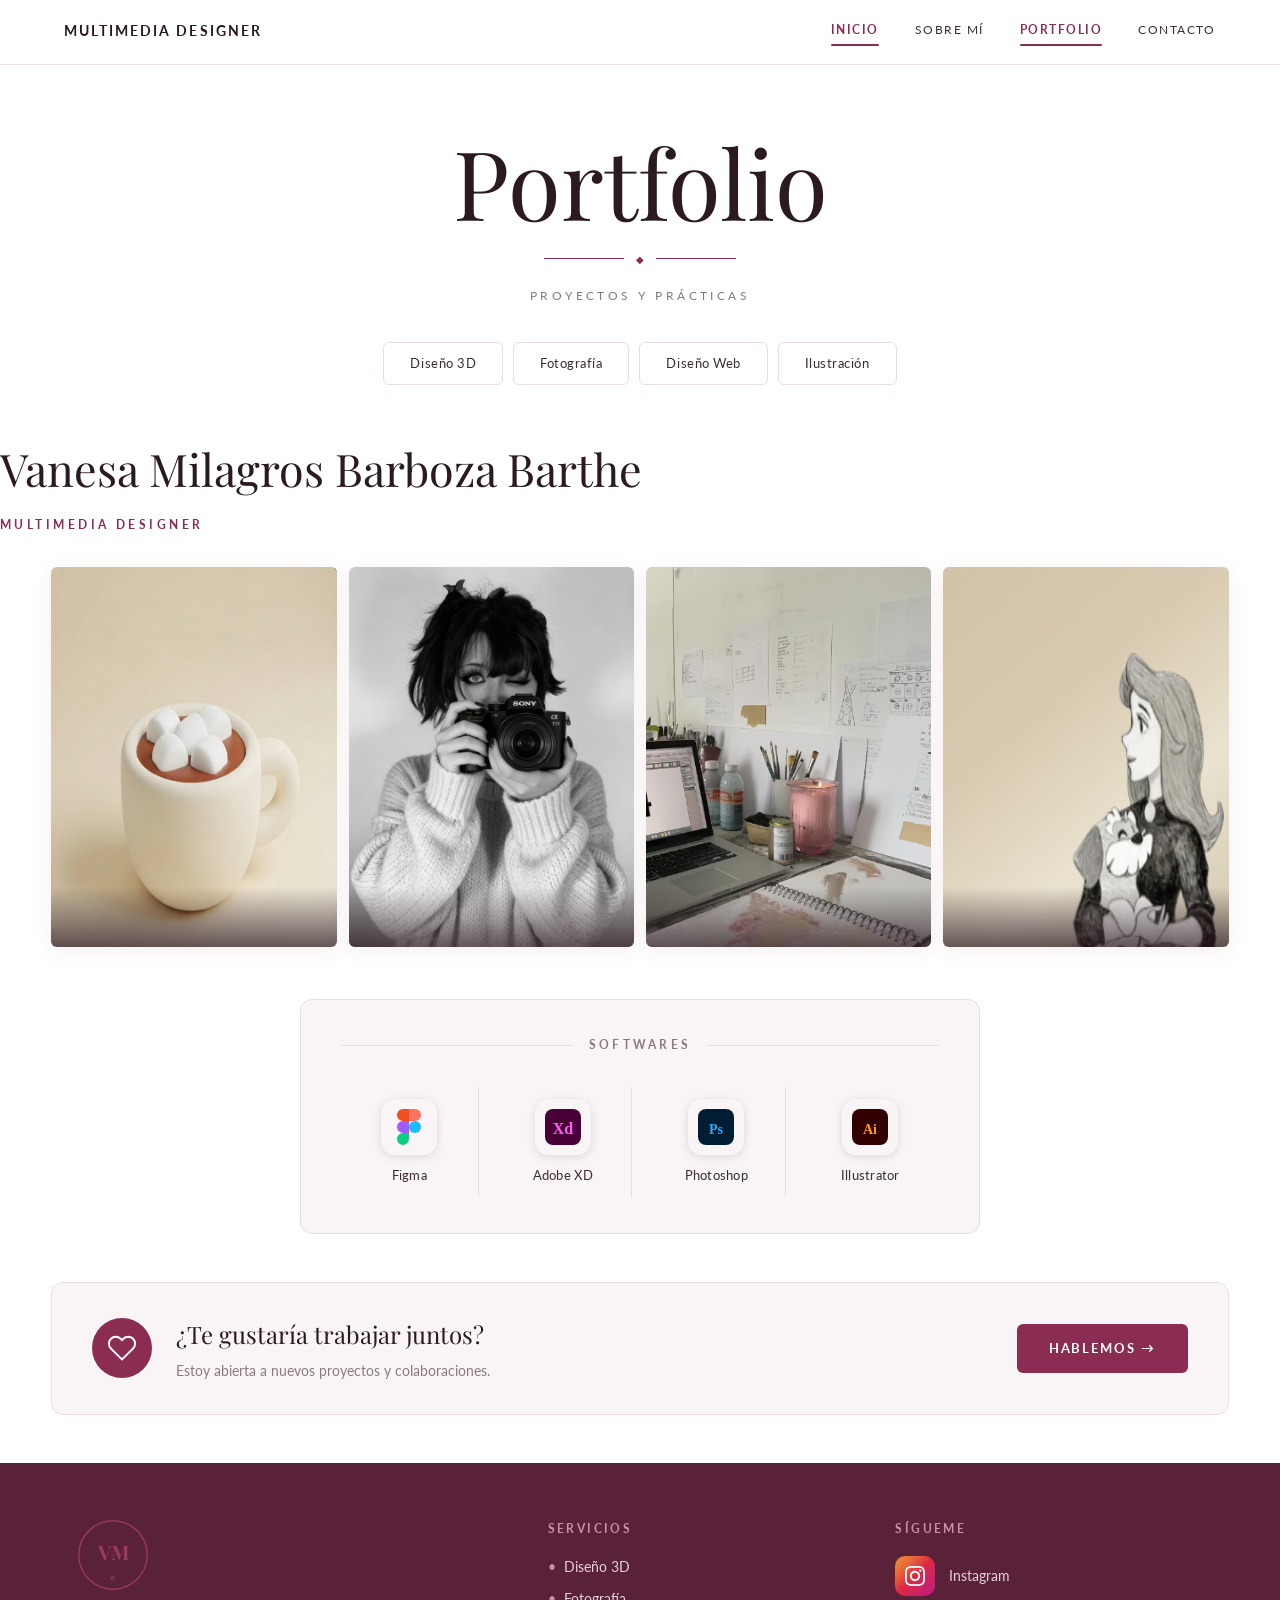
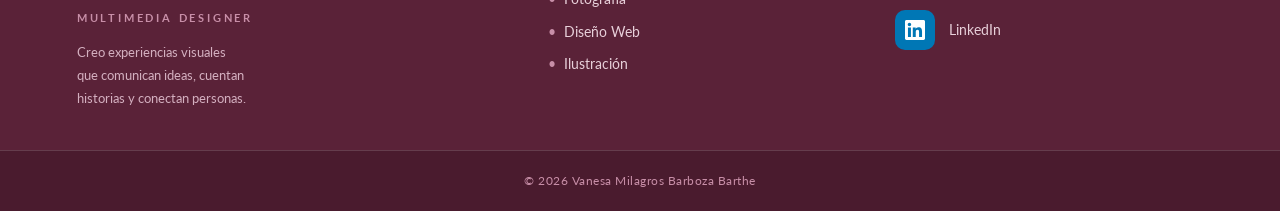
==== commit 528feada: "Update index.html" ====
--- a/index.html
+++ b/index.html
@@ -231,4 +231,4 @@
   </script>
 
 </body>
-</html>+</html>
--- a/styles.css
+++ b/styles.css
@@ -1,1111 +1,1283 @@
-* {
+/* ============================================
+   VARIABLES & RESET
+   ============================================ */
+:root {
+  --color-primary:   #8b2d52;   /* deep wine/mauve */
+  --color-primary-light: #a3446a;
+  --color-accent:    #9b3a5e;
+  --color-dark:      #2c1a22;
+  --color-text:      #3d2b35;
+  --color-muted:     #8a7a80;
+  --color-bg:        #ffffff;
+  --color-bg-soft:   #f9f5f6;
+  --color-border:    #e8dde2;
+  --color-footer:    #5a2238;
+
+  --font-display: 'Playfair Display', Georgia, serif;
+  --font-serif:   'Cormorant Garamond', Georgia, serif;
+  --font-sans:    'Lato', Helvetica, Arial, sans-serif;
+
+  --radius: 6px;
+  --transition: 0.35s ease;
+}
+
+*, *::before, *::after {
+  box-sizing: border-box;
   margin: 0;
   padding: 0;
-  box-sizing: border-box;
-}
+}
+
+html { scroll-behavior: smooth; }
 
 body {
-  background-color: #e9e9e9;
-  font-family: 'Inter', sans-serif;
-}
-
-/* HEADER */
-.header {
-  background-color: #cbbfa6;
-  display: flex;
+  font-family: var(--font-sans);
+  color: var(--color-text);
+  background: var(--color-bg);
+  line-height: 1.6;
+  -webkit-font-smoothing: antialiased;
+}
+
+a {
+  text-decoration: none;
+  color: inherit;
+}
+
+/* ============================================
+   NAVBAR
+   ============================================ */
+.navbar {
+  display: flex;
+  align-items: center;
   justify-content: space-between;
-  align-items: center;
-  padding: 15px 40px;
-}
-
-.logo {
-  font-size: 14px;
-  letter-spacing: 2px;
-}
-
-.nav a {
-  text-decoration: none;
-  color: black;
-  margin-left: 15px;
-  padding: 6px 14px;
-  background: black;
-  color: white;
-  border-radius: 10px;
-  font-size: 12px;
-}
-
-.nav a.active {
-  background: black;
-}
-
-/* MAIN */
-.container {
-  background-color: #e9e9e9;
-  margin: 20px;
-  padding: 40px;
+  padding: 20px 5%;
+  border-bottom: 1px solid var(--color-border);
+  position: sticky;
+  top: 0;
+  background: var(--color-bg);
+  z-index: 100;
+  gap: 16px;
+}
+
+.nav-brand {
+  font-family: var(--font-sans);
+  font-size: 0.85rem;
+  font-weight: 700;
+  letter-spacing: 0.15em;
+  color: var(--color-dark);
+  white-space: nowrap;
+}
+
+.nav-links {
+  display: flex;
+  gap: 36px;
+  align-items: center;
+}
+
+.nav-links a {
+  font-size: 0.78rem;
+  font-weight: 400;
+  letter-spacing: 0.12em;
+  color: var(--color-text);
+  transition: color var(--transition);
+  position: relative;
+  padding-bottom: 4px;
+}
+
+.nav-links a:hover { color: var(--color-primary); }
+
+.nav-links a.active {
+  color: var(--color-primary);
+  font-weight: 700;
+}
+
+.nav-links a.active::after {
+  content: '';
+  position: absolute;
+  bottom: -2px;
+  left: 0;
+  width: 100%;
+  height: 2px;
+  background: var(--color-primary);
+  border-radius: 2px;
+}
+
+.nav-toggle {
+  display: none;
+  background: none;
+  border: none;
+  font-size: 1.4rem;
+  cursor: pointer;
+  color: var(--color-dark);
+}
+
+/* ============================================
+   PORTFOLIO HERO
+   ============================================ */
+.portfolio-hero {
   text-align: center;
-}
-
-.title {
-  font-family: 'Playfair Display', serif;
-  font-size: 80px;
-  margin-bottom: 30px;
-}
-
+  padding: 64px 5% 48px;
+}
+
+.portfolio-title {
+  font-family: var(--font-display);
+  font-size: clamp(3.5rem, 8vw, 6rem);
+  font-weight: 400;
+  color: var(--color-dark);
+  line-height: 1.1;
+  margin-bottom: 16px;
+}
+
+/* Divider with diamond */
+.title-divider {
+  display: flex;
+  align-items: center;
+  justify-content: center;
+  gap: 12px;
+  margin: 12px auto 20px;
+  width: fit-content;
+}
+
+.title-divider .line {
+  display: block;
+  width: 80px;
+  height: 1px;
+  background: var(--color-primary);
+}
+
+.title-divider .diamond {
+  color: var(--color-primary);
+  font-size: 0.65rem;
+}
+
+.subtitle {
+  font-family: var(--font-sans);
+  font-size: 0.72rem;
+  letter-spacing: 0.3em;
+  color: var(--color-muted);
+  margin-bottom: 36px;
+}
+
+/* ============================================
+   FILTER BUTTONS
+   ============================================ */
+.filters {
+  display: flex;
+  justify-content: center;
+  flex-wrap: wrap;
+  gap: 10px;
+}
+
+.filter-btn {
+  font-family: var(--font-sans);
+  font-size: 0.82rem;
+  letter-spacing: 0.04em;
+  padding: 10px 26px;
+  border: 1.5px solid var(--color-border);
+  border-radius: var(--radius);
+  background: transparent;
+  color: var(--color-text);
+  cursor: pointer;
+  transition: background var(--transition), color var(--transition), border-color var(--transition);
+}
+
+.filter-btn:hover {
+  border-color: var(--color-primary);
+  color: var(--color-primary);
+}
+
+.filter-btn.active {
+  background: var(--color-primary);
+  border-color: var(--color-primary);
+  color: #fff;
+}
+
+/* ============================================
+   GALLERY
+   ============================================ */
 .gallery {
-  display: flex;
-  justify-content: center;
-  gap: 20px;
-  margin-bottom: 30px;
-}
-
-.gallery img {
-  width: 180px;
-  height: auto;
-  object-fit: cover;
-}
-
-/* TEXT */
-.text {
-  max-width: 700px;
-  margin: 0 auto 30px auto;
-  font-size: 14px;
-  line-height: 1.6;
-}
-
-.text p {
-  margin-bottom: 15px;
-}
-
-/* BUTTON */
-.btn {
-  background-color: black;
-  color: white;
-  padding: 15px 100px;
-  border: none;
-  border-radius: 6px;
+  display: grid;
+  grid-template-columns: repeat(4, 1fr);
+  gap: 0;
+  margin: 0 0 0 0;
+  padding: 32px 4%;
+  gap: 12px;
+}
+
+.gallery-card {
+  position: relative;
+  overflow: hidden;
+  border-radius: var(--radius);
+  aspect-ratio: 3 / 4;
   cursor: pointer;
-  font-size: 12px;
-}
-
-/* FOOTER */
-.footer {
-  display: flex;
-  justify-content: space-between;
-  align-items: center;
-  background-color: #e9e9e9;
-  padding: 30px 40px;
-  border-top: 1px solid #ccc;
-}
-
-.footer-left img {
-  width: 80px;
-}
-
-.footer-center h3,
-.footer-right h3 {
-  font-size: 14px;
-  margin-bottom: 10px;
-}
-
-.footer-center ul {
-  list-style: none;
-  font-size: 13px;
-}
-
-.footer-center li {
-  margin-bottom: 5px;
-}
-
-.socials span {
-  margin-right: 10px;
-  font-size: 14px;
-}
-
-.socials img {
-  width: 40px;
-  height: auto;}
-
-  /* CONTACTO */
-.contact-wrapper {
-  display: flex;
-  justify-content: center;
-  align-items: center;
-  gap: 60px;
-  margin-top: 40px;
-}
-
-.contact-img img {
-  width: 300px;
-  border-radius: 30px;
-}
-
-.contact-form {
+  box-shadow: 0 4px 20px rgba(139, 45, 82, 0.08);
+}
+
+.card-img {
+  width: 100%;
+  height: 100%;
+  background-size: cover;
+  background-position: center;
+  transition: transform 0.5s ease;
+}
+
+.gallery-card:hover .card-img {
+  transform: scale(1.07);
+}
+
+/* Dark overlay */
+.card-overlay {
+  position: absolute;
+  inset: 0;
+  background: linear-gradient(
+    to bottom,
+    rgba(44, 26, 34, 0.1) 0%,
+    rgba(44, 26, 34, 0.72) 100%
+  );
   display: flex;
   flex-direction: column;
-  width: 350px;
-}
-
-.contact-form label {
-  font-size: 14px;
-  margin: 15px 0 5px;
-}
-
-.contact-form input,
-.contact-form textarea {
-  padding: 12px;
-  border: 1px solid #999;
-  border-radius: 5px;
-  font-family: 'Inter', sans-serif;
-  font-size: 13px;
-}
-
-.contact-form textarea {
-  height: 120px;
-  resize: none;
-}
-
-.contact-form .btn {
-  margin-top: 20px;
-  width: 100%;
-}
-
-/* TITULOS */
-.subtitle {
-  font-family: 'Playfair Display', serif;
-  font-size: 20px;
-  margin-top: 10px;
-}
-
-.role {
-  font-size: 12px;
-  margin-bottom: 30px;
-}
-
-.section-title {
-  margin: 40px 0 20px;
-  font-size: 18px;
-}
-
-/* FILTROS */
-.filters {
-  display: flex;
+  align-items: center;
   justify-content: center;
   gap: 10px;
-  margin-bottom: 20px;
-}
-
-.filters button {
-  border: 1px solid #999;
-  background: transparent;
-  padding: 5px 10px;
-  border-radius: 20px;
-  font-size: 12px;
-  cursor: pointer;
-}
-
-/* PROJECTS */
-.projects {
-  display: flex;
-  gap: 10px;
-  justify-content: center; /* 🔥 ESTO LOS CENTRA */
-  flex-wrap: wrap;         /* 🔥 evita que se rompa en pantallas chicas */
-}
-
-.card {
-  position: relative;
-  overflow: hidden;
-  border-radius: 20px;
-  width: 220px;  
-  height: 220px;  
-}
-
-.card img {
-  width: 100%;
-  height: 220px;        /* ← mismo alto que la card */
-  object-fit: cover;    /* ← recorta sin deformar */
-  display: block;
-  transition: 0.3s;
-}
-
-
-/* Para diseño 3d */
-.card-lg {
-  position: relative;
-  overflow: hidden;
-  border-radius: 20px;
-  width: 320px;
-  height: 280px;
-}
-
-.card-lg img {
-  width: 100%;
-  height: 100%;
-  object-fit: cover;
-  display: block;
-  transition: 0.3s;
-}
-
-.card-lg:hover img {
-  transform: scale(1.05);
-  filter: brightness(70%);
-}
-
-.card-lg:hover .overlay {
+  opacity: 0;
+  transition: opacity var(--transition);
+}
+
+.gallery-card:hover .card-overlay {
   opacity: 1;
 }
 
-
-
-/* HOVER EFECTO */
-.overlay {
+/* Always show label at bottom */
+.card-label {
+  position: absolute;
+  bottom: 18px;
+  left: 0;
+  right: 0;
+  text-align: center;
+  color: #fff;
+  font-size: 0.82rem;
+  letter-spacing: 0.05em;
+  font-family: var(--font-sans);
+  font-weight: 400;
+  opacity: 1;
+}
+
+.card-icon {
+  width: 52px;
+  height: 52px;
+  border-radius: 50%;
+  background: rgba(255,255,255,0.18);
+  backdrop-filter: blur(4px);
+  display: flex;
+  align-items: center;
+  justify-content: center;
+  border: 1.5px solid rgba(255,255,255,0.4);
+  color: #fff;
+  margin-top: -20px;
+}
+
+/* Permanent label bar at bottom (visible always) */
+.gallery-card::after {
+  content: attr(data-label);
   position: absolute;
   bottom: 0;
   left: 0;
   right: 0;
-  padding: 15px;
-  opacity: 0;
-  transition: 0.3s;
-}
-
-.overlay button {
-  background: black;
-  color: white;
-  border: none;
-  padding: 8px 15px;
+  background: linear-gradient(transparent, rgba(44, 26, 34, 0.7));
+  height: 60px;
+  pointer-events: none;
+}
+
+/* ============================================
+   ABOUT STRIP
+   ============================================ */
+.about-strip {
+  text-align: center;
+  padding: 60px 5% 40px;
+  background: var(--color-bg);
+}
+
+.designer-name {
+  font-family: var(--font-display);
+  font-size: clamp(1.8rem, 4vw, 2.8rem);
+  font-weight: 400;
+  color: var(--color-dark);
+  margin-bottom: 12px;
+}
+
+.designer-role {
+  font-family: var(--font-sans);
+  font-size: 0.72rem;
+  letter-spacing: 0.3em;
+  color: var(--color-primary);
+  margin-top: 8px;
+  font-weight: 700;
+}
+
+/* ============================================
+   SOFTWARES
+   ============================================ */
+.softwares-section {
+  padding: 20px 5% 48px;
+  background: var(--color-bg);
+}
+
+.softwares-inner {
+  max-width: 680px;
+  margin: 0 auto;
+  background: var(--color-bg-soft);
+  border: 1px solid var(--color-border);
+  border-radius: 12px;
+  padding: 36px 40px;
+}
+
+.section-divider {
+  display: flex;
+  align-items: center;
+  gap: 16px;
+  margin-bottom: 32px;
+}
+
+.thin-line {
+  flex: 1;
+  height: 1px;
+  background: var(--color-border);
+}
+
+.section-label {
+  font-family: var(--font-sans);
+  font-size: 0.72rem;
+  letter-spacing: 0.28em;
+  color: var(--color-muted);
+  white-space: nowrap;
+  font-weight: 700;
+}
+
+.softwares-grid {
+  display: grid;
+  grid-template-columns: repeat(4, 1fr);
+  gap: 16px;
+  text-align: center;
+}
+
+.software-item {
+  display: flex;
+  flex-direction: column;
+  align-items: center;
+  gap: 10px;
+  padding: 12px 8px;
+}
+
+.software-item span {
+  font-size: 0.8rem;
+  color: var(--color-text);
+  letter-spacing: 0.02em;
+}
+
+.software-icon {
+  width: 56px;
+  height: 56px;
+  border-radius: 14px;
+  display: flex;
+  align-items: center;
+  justify-content: center;
+  overflow: hidden;
+  box-shadow: 0 2px 10px rgba(0,0,0,0.12);
+}
+
+/* Dividers between software items */
+.softwares-grid .software-item:not(:last-child) {
+  border-right: 1px solid var(--color-border);
+}
+
+/* ============================================
+   CTA BANNER
+   ============================================ */
+.cta-banner {
+  margin: 0 4% 48px;
+  background: var(--color-bg-soft);
+  border: 1px solid var(--color-border);
+  border-radius: 12px;
+  padding: 32px 40px;
+  display: flex;
+  align-items: center;
+  gap: 24px;
+  flex-wrap: wrap;
+}
+
+.cta-icon {
+  width: 60px;
+  height: 60px;
+  background: var(--color-primary);
+  border-radius: 50%;
+  display: flex;
+  align-items: center;
+  justify-content: center;
+  flex-shrink: 0;
+}
+
+.cta-text {
+  flex: 1;
+  min-width: 220px;
+}
+
+.cta-text h3 {
+  font-family: var(--font-display);
+  font-size: 1.5rem;
+  font-weight: 400;
+  color: var(--color-dark);
+  margin-bottom: 6px;
+}
+
+.cta-text p {
+  font-size: 0.87rem;
+  color: var(--color-muted);
+  line-height: 1.6;
+}
+
+.cta-btn {
+  display: inline-flex;
+  align-items: center;
+  gap: 8px;
+  background: var(--color-primary);
+  color: #fff;
+  font-family: var(--font-sans);
+  font-size: 0.8rem;
+  font-weight: 700;
+  letter-spacing: 0.15em;
+  padding: 14px 32px;
+  border-radius: var(--radius);
+  transition: background var(--transition), transform var(--transition);
+  white-space: nowrap;
+}
+
+.cta-btn:hover {
+  background: var(--color-primary-light);
+  transform: translateX(3px);
+}
+
+/* ============================================
+   FOOTER
+   ============================================ */
+.footer {
+  background: var(--color-footer);
+}
+
+.footer-inner {
+  display: grid;
+  grid-template-columns: 1.4fr 1fr 1fr;
+  gap: 40px;
+  padding: 56px 6% 40px;
+}
+
+.footer-brand {}
+
+.footer-logo {
+  margin-bottom: 12px;
+}
+
+.footer-role {
+  font-size: 0.7rem;
+  letter-spacing: 0.25em;
+  color: #c88fa8;
+  font-weight: 700;
+  margin-bottom: 14px;
+}
+
+.footer-tagline {
+  font-size: 0.84rem;
+  color: #d4b0c0;
+  line-height: 1.7;
+}
+
+.footer-services h4,
+.footer-social h4 {
+  font-family: var(--font-sans);
+  font-size: 0.75rem;
+  letter-spacing: 0.2em;
+  color: #c88fa8;
+  font-weight: 700;
+  margin-bottom: 18px;
+}
+
+.footer-services ul {
+  list-style: none;
+  display: flex;
+  flex-direction: column;
+  gap: 10px;
+}
+
+.footer-services li {
+  font-size: 0.87rem;
+  color: #e8d0da;
+  position: relative;
+  padding-left: 16px;
+}
+
+.footer-services li::before {
+  content: '•';
+  position: absolute;
+  left: 0;
+  color: #c88fa8;
+}
+
+.footer-social {
+  display: flex;
+  flex-direction: column;
+}
+
+.social-link {
+  display: flex;
+  align-items: center;
+  gap: 14px;
+  font-size: 0.87rem;
+  color: #e8d0da;
+  margin-bottom: 14px;
+  transition: color var(--transition);
+}
+
+.social-link:hover { color: #fff; }
+
+.social-icon {
+  width: 40px;
+  height: 40px;
   border-radius: 10px;
-  cursor: pointer;
-  transition: 0.3s;
-}
-
-/* EFECTO */
-.card:hover img {
-  transform: scale(1.05);
-  filter: brightness(70%);
-}
-
-.card:hover .overlay {
-  opacity: 1;
-}
-
-/* BOTON INVERTIDO */
-.overlay button:hover,
-.btn:hover {
-  background: white;
-  color: black;
-  border: 1px solid black;
-}
-
-/* SOFTWARES */
-.softwares {
-  display: flex;
+  display: flex;
+  align-items: center;
   justify-content: center;
-  gap: 20px;
-  margin: 30px 0;
-}
-
-.softwares div {
-  border: 1px solid #ccc;
-  padding: 10px;
-  border-radius: 10px;
-  width: 80px;
+  flex-shrink: 0;
+}
+
+.social-icon.instagram {
+  background: linear-gradient(135deg, #f09433 0%, #e6683c 25%, #dc2743 50%, #cc2366 75%, #bc1888 100%);
+}
+
+.social-icon.linkedin {
+  background: #0077B5;
+}
+
+.footer-bottom {
+  border-top: 1px solid rgba(255,255,255,0.15);
   text-align: center;
-}
-
-.softwares img {
-  width: 30px;
-}
-
-/* CTA */
-.cta {
-  background: #cbbfa6;
+  padding: 20px 6%;
+  background: #4a1b2e;
+}
+
+.footer-bottom p {
+  font-size: 0.78rem;
+  color: #c88fa8;
+  letter-spacing: 0.04em;
+}
+
+/* ============================================
+   RESPONSIVE – TABLET (768px)
+   ============================================ */
+@media (max-width: 900px) {
+  .gallery {
+    grid-template-columns: repeat(2, 1fr);
+    padding: 24px 4%;
+  }
+
+  .softwares-grid {
+    grid-template-columns: repeat(2, 1fr);
+  }
+
+  .softwares-grid .software-item:nth-child(2) {
+    border-right: none;
+  }
+
+  .softwares-grid .software-item:nth-child(1),
+  .softwares-grid .software-item:nth-child(2) {
+    border-bottom: 1px solid var(--color-border);
+    padding-bottom: 20px;
+  }
+
+  .footer-inner {
+    grid-template-columns: 1fr 1fr;
+    gap: 32px;
+  }
+
+  .footer-brand {
+    grid-column: 1 / -1;
+    text-align: center;
+  }
+}
+
+/* ============================================
+   RESPONSIVE – MOBILE (480px)
+   ============================================ */
+@media (max-width: 600px) {
+  .nav-links { display: none; }
+  .nav-toggle { display: block; }
+
+  /* Show mobile menu when toggled (JS-free approach via checkbox hack or simple class) */
+  .nav-links.open {
+    display: flex;
+    flex-direction: column;
+    position: absolute;
+    top: 65px;
+    left: 0;
+    right: 0;
+    background: var(--color-bg);
+    padding: 20px 5%;
+    border-bottom: 1px solid var(--color-border);
+    gap: 20px;
+    z-index: 99;
+  }
+
+  .portfolio-hero { padding: 40px 5% 32px; }
+
+  .filters { gap: 8px; }
+  .filter-btn { font-size: 0.75rem; padding: 8px 18px; }
+
+  .gallery {
+    grid-template-columns: repeat(2, 1fr);
+    padding: 16px 3%;
+    gap: 8px;
+  }
+
+  .softwares-inner { padding: 24px 20px; }
+
+  .softwares-grid {
+    grid-template-columns: repeat(2, 1fr);
+    gap: 12px;
+  }
+
+  .softwares-grid .software-item:nth-child(odd) {
+    border-right: 1px solid var(--color-border);
+  }
+  .softwares-grid .software-item:nth-child(even) {
+    border-right: none;
+  }
+
+  .cta-banner {
+    margin: 0 3% 36px;
+    padding: 24px 20px;
+    flex-direction: column;
+    text-align: center;
+  }
+
+  .cta-text h3 { font-size: 1.2rem; }
+  .cta-btn { width: 100%; justify-content: center; }
+
+  .footer-inner {
+    grid-template-columns: 1fr;
+    padding: 40px 5% 32px;
+    text-align: center;
+  }
+
+  .footer-brand { text-align: center; }
+
+  .footer-services li::before { display: none; }
+  .footer-services li { padding-left: 0; }
+
+  .social-link { justify-content: center; }
+}
+
+/* ============================================
+   MOBILE NAV TOGGLE (JS)
+   ============================================ */
+
+   /* ============================================
+   SUBPAGE – HERO
+   ============================================ */
+.subpage-hero {
   text-align: center;
-  padding: 50px;
-}
-
-.cta h2 {
-  font-family: 'Playfair Display', serif;
-  margin-bottom: 20px;
-}
-
-/* SOCIAL ICONS MÁS CHICOS */
-.socials img {
-  width: 25px;
-}
-
-/* RESPONSIVE */
-@media (max-width: 768px) {
-
-  .projects {
-    grid-template-columns: 1fr;
-  }
-
-  .softwares {
-    flex-wrap: wrap;
-  }
-
-  .filters {
-    flex-wrap: wrap;
-  }
-
-  /* TITULO DOBLE */
-.title.second {
-  margin-top: -20px;
-}
-
-/* HERO */
-.illustration-hero {
-  display: flex;
-  align-items: center;
-  justify-content: space-between;
-  margin: 40px 0;
-  gap: 20px;
-}
-
-.img-left {
-  width: 220px;
-  transform: rotate(-10deg);
-}
-
-.img-right {
-  width: 200px;
-}
-
-.hero-text {
-  text-align: center;
-  max-width: 400px;
-}
-
-.quote {
-  font-style: italic;
-  margin-bottom: 10px;
-}
-
-.desc {
-  font-size: 13px;
-  margin-bottom: 10px;
-}
-
-.gallery-title {
-  margin-top: 10px;
-}
-
-/* GALERIA */
-.gallery-grid {
+  padding: 56px 5% 40px;
+  background: var(--color-bg);
+}
+
+.subpage-title {
+  font-family: var(--font-display);
+  font-size: clamp(3rem, 7vw, 5.5rem);
+  font-weight: 400;
+  color: var(--color-dark);
+  line-height: 1.1;
+  margin-bottom: 16px;
+}
+
+/* Reutiliza .title-divider y .subtitle de styles.css */
+
+/* ============================================
+   SUBPAGE – GALLERY (3 columnas)
+   ============================================ */
+.subpage-gallery {
   display: grid;
   grid-template-columns: repeat(3, 1fr);
-  gap: 15px;
-  align-items: center;
-}
-
-.gallery-grid img {
-  width: 100%;
-  height: 180px;
-  object-fit: cover; /* 🔥 clave */
-  border-radius: 15px;
-}
-
-/* IMAGEN LATERAL GRANDE */
-.side-img {
-  grid-column: 3;
-  grid-row: span 2;
-  height: 380px;
-  object-fit: contain;
-}
-
-/* CTA ya lo tenés */
-
-/* RESPONSIVE */
-@media (max-width: 768px) {
-
-  .illustration-hero {
-    flex-direction: column;
-    text-align: center;
-  }
-
-  .img-left,
-  .img-right {
-    width: 60%;
-  }
-
-  .gallery-grid {
-    grid-template-columns: 1fr;
-  }
-
-  .side-img {
-    grid-column: auto;
-    grid-row: auto;
-    height: auto;
-  }
-
-/* FOTOGRAFIA */
-
-.fotografia {
-
-  font-family: 'Inter', sans-serif;
-  background: #f6f6f6;
-  color: #222;
-  line-height: 1.5;
-}
-
-/* HEADER */
-.fotografia .topbar {
-  background: #cbbba0;
-  display: flex;
-  justify-content: space-between;
-  align-items: center;
-  padding: 15px 20px;
-  font-size: 13px;
-}
-
-.fotografia .logo {
-  font-weight: 500;
-}
-
-.fotografia .topbar nav a {
-  margin-left: 15px;
-  text-decoration: none;
-  color: black;
-  transition: 0.3s;
-}
-
-.fotografia .topbar nav a:hover {
-  opacity: 0.6;
-}
-
-/* CONTENEDOR */
-.fotografia .container {
-  width: 20%;
-  max-width: 1100px;
-  margin: auto;
-}
-
-/* TITULOS */
-.fotografia h1 {
-  font-family: 'Playfair Display', serif;
-  text-align: center;
-  font-size: clamp(40px, 6vw, 70px);
-  margin: 40px 0;
-}
-
-.fotografia h2 {
-  font-family: 'Playfair Display', serif;
-  font-size: 26px;
-  margin: 30px 0 15px;
-}
-
-/* GRID */
-.fotografia .grid {
-  display: grid;
-  grid-template-columns: 1fr;
-  gap: 15px;
-}
-
-/* IMAGENES */
-.fotografia .grid img {
-  width: 100%;
-  object-fit: cover;
-  border-radius: 25px;
-  transition: 0.3s;
-}
-
-.fotografia .grid img:hover {
-  transform: scale(1.03);
-  box-shadow: 0 10px 25px rgba(0,0,0,0.2);
-}
-
-/* GRID ARTISTICO */
-.fotografia .grid-artistico {
-  display: grid;
-  grid-template-columns: 1fr 1fr;
-  grid-template-rows: 200px 200px;
-  gap: 15px;
-}
-
-.fotografia .img5 {
-  grid-column: 1;
-  grid-row: 1;
-}
-
-.fotografia .img6 {
-  grid-column: 2;
-  grid-row: 1 / span 2;
-  height: 100%;
-}
-
-.fotografia .img7 {
-  grid-column: 2;
-  grid-row: 1 / span 2;
-  height: 100%;
-  object-fit: cover;
-  object-position: 50% 15%;
-}
-
-.fotografia .tall {
-  height: 420px;
-  grid-row: span 2;
-}
-
-.fotografia .small {
-  height: 200px;
-}
-
-.fotografia .grid-artistico img {
+  gap: 12px;
+  padding: 0 4% 48px;
+}
+
+.subpage-card {
+  position: relative;
+  overflow: hidden;
+  border-radius: 8px;
+  aspect-ratio: 4 / 3;
+  cursor: pointer;
+  box-shadow: 0 4px 20px rgba(139, 45, 82, 0.08);
+}
+
+.subpage-img {
+  position: absolute;
+  inset: 0;
   width: 100%;
   height: 100%;
   object-fit: cover;
-  border-radius: 25px;
-}
-
-/* CTA */
-.fotografia .cta {
-  background: #cbbba0;
+  object-position: center;
+  display: block;
+  transition: transform 0.5s ease;
+}
+
+.subpage-card:hover .subpage-img {
+  transform: scale(1.06);
+}
+
+/* Overlay gradient always visible at bottom */
+.subpage-overlay {
+  position: absolute;
+  inset: 0;
+  background: linear-gradient(
+    to bottom,
+    rgba(44, 26, 34, 0.05) 0%,
+    rgba(44, 26, 34, 0.65) 100%
+  );
+  display: flex;
+  flex-direction: column;
+  align-items: center;
+  justify-content: flex-end;
+  padding-bottom: 24px;
+  gap: 10px;
+  transition: background 0.35s ease;
+}
+
+.subpage-card:hover .subpage-overlay {
+  background: linear-gradient(
+    to bottom,
+    rgba(44, 26, 34, 0.15) 0%,
+    rgba(44, 26, 34, 0.78) 100%
+  );
+}
+
+.subpage-icon {
+  width: 52px;
+  height: 52px;
+  border-radius: 50%;
+  background: rgba(139, 45, 82, 0.75);
+  backdrop-filter: blur(4px);
+  display: flex;
+  align-items: center;
+  justify-content: center;
+  border: 1.5px solid rgba(255, 255, 255, 0.35);
+  color: #fff;
+}
+
+.subpage-card-label {
+  color: #fff;
+  font-family: var(--font-sans);
+  font-size: 0.9rem;
+  font-weight: 400;
+  letter-spacing: 0.04em;
+}
+
+/* ============================================
+   RESPONSIVE
+   ============================================ */
+@media (max-width: 768px) {
+  .subpage-gallery {
+    grid-template-columns: repeat(2, 1fr);
+    gap: 8px;
+    padding: 0 3% 36px;
+  }
+}
+
+@media (max-width: 480px) {
+  .subpage-gallery {
+    grid-template-columns: 1fr;
+  }
+
+  .subpage-title {
+    font-size: 2.8rem;
+  }
+}
+
+/* ============================================
+   CONTACTO – HERO
+   ============================================ */
+.contact-hero {
   text-align: center;
-  padding: 50px 20px;
-  margin-top: 50px;
-}
-
-.fotografia .cta p {
-  font-family: 'Playfair Display', serif;
-  font-size: 24px;
-  margin-bottom: 20px;
-}
-
-.fotografia .btn {
-  background: #2b0000;
-  color: white;
-  padding: 12px 30px;
-  text-decoration: none;
-  display: inline-block;
-  transition: 0.3s;
-}
-
-.fotografia .btn:hover {
-  background: black;
-}
-
-/* FOOTER */
-.fotografia footer {
-  background: #eee;
-  padding: 20px 20px;
-}
-
-.fotografia .footer-content {
-  max-width: 1100px;
-  margin: auto;
-  display: flex;
-  justify-content: space-between;
-  font-size: 14px;
-}
-
-.fotografia .footer-title {
-  font-weight: bold;
-  margin-bottom: 10px;
-}
-
-/* RESPONSIVE */
-@media (min-width: 600px) {
-  .fotografia .grid {
-    grid-template-columns: repeat(2, 1fr);
-  }
-}
-
-@media (min-width: 900px) {
-  .fotografia .grid {
-    grid-template-columns: repeat(2, 1fr);
-  }
-
-  .fotografia .grid img {
-    height: 300px;
-  }
-}
-  /*IMAGEN COMIDA*/
-
-/* IMAGENES */
-
-.grid img {
-  width: 100%;
-  object-fit: cover;
-  border-radius: 25px;
-}
-
-.grid img:hover {
-  transform: scale(1.03);
-  box-shadow: 0 10px 25px rgba(0,0,0,0.2);
-}
-
-.grid-artistico {
+  padding: 52px 5% 32px;
+  background: var(--color-bg);
+}
+
+.contact-title {
+  font-family: var(--font-display);
+  font-size: clamp(3rem, 7vw, 5.5rem);
+  font-weight: 700;
+  color: var(--color-dark);
+  line-height: 1.1;
+  margin-bottom: 14px;
+}
+
+/* Reutiliza .title-divider y .subtitle de styles.css */
+/* El subtítulo H a b l e m o s hereda .subtitle con letter-spacing */
+
+/* ============================================
+   CONTACTO – BODY (foto + form)
+   ============================================ */
+.contact-body {
   display: grid;
-  grid-template-columns: 1fr 1fr;
-  grid-template-rows: 200px 200px;
-  gap: 15px;
-}
-
-.fotografia1.jpg{
-  grid-column: 1;
-  grid-row: 1;
-}
-
-.fotografia2 {
-  grid-column: 2;
-  grid-row: 1 / span 2;
-  height: 100%;
-}
-
-.img7 {
-  grid-column: 2;
-  grid-row: 1 / span 2;
-  height: 100%;
-  object-fit: cover;
-  object-position: 50% 15%;
-}
-
-.tall {
-  height: 500px;
-  grid-row: span 2;
-}
-
-.small {
-  height: 200px;
-}
-
-.tall {
-  height: 420px;
-}
-
-
-.grid-artistico img {
+  grid-template-columns: 1fr 1.3fr;
+  gap: 48px;
+  align-items: start;
+  max-width: 960px;
+  margin: 0 auto 48px;
+  padding: 0 4%;
+}
+
+/* Foto */
+.contact-photo {
+  border-radius: 12px;
+  overflow: hidden;
+  box-shadow: 0 8px 32px rgba(139, 45, 82, 0.1);
+}
+
+.contact-photo img {
   width: 100%;
   height: 100%;
   object-fit: cover;
-  border-radius: 25px;
-}
-
-/*DISEÑO WEB*/
-
-/* SECCIONES */
-.section {
+  object-position: center top;
+  display: block;
+  filter: grayscale(100%);
+  border-radius: 12px;
+}
+
+/* ============================================
+   FORMULARIO
+   ============================================ */
+.contact-form-wrap {
+  display: flex;
+  flex-direction: column;
+  gap: 20px;
+}
+
+.form-group {
+  display: flex;
+  flex-direction: column;
+  gap: 6px;
+}
+
+.form-group label {
+  font-family: var(--font-sans);
+  font-size: 0.82rem;
+  color: var(--color-text);
+  font-weight: 400;
+  letter-spacing: 0.02em;
+}
+
+.form-group input,
+.form-group textarea {
+  font-family: var(--font-sans);
+  font-size: 0.9rem;
+  color: var(--color-text);
+  background: var(--color-bg);
+  border: 1.5px solid var(--color-border);
+  border-radius: 6px;
+  padding: 14px 18px;
+  outline: none;
+  transition: border-color 0.25s ease, box-shadow 0.25s ease;
+  resize: none;
   width: 100%;
 }
 
-/* ROSA */
-.pink-section {
-  background-color: #d97c8a;
-  padding: 19px 20px;
-}
-
-.pink-content {
-  display: flex;
-  align-items: center;
-  justify-content: space-between;
-}
-
-.img-left img {
-  width: 500px;
-}
-
-.text-right {
-  color: white;
-  text-align: right;
-}
-
-.text-right h2 {
-  font-family: 'Playfair Display', serif;
-  font-size: 40px;
-}
-
-.text-right h3 {
-  font-size: 18px;
-  letter-spacing: 2px;
-}
-
-/* OSCURA */
-.dark-section {
-  background-color: #111;
-  padding: 100px 40px;
-}
-
-.dark-content {
-  display: flex;
-  align-items: center;
-  justify-content: space-between;
-}
-
-.img-right img {
-  width: 500px;
-}
-
-.text-left {
-  color: white;
-}
-
-.text-left h2 {
-  font-family: 'Playfair Display', serif;
-  font-size: 36px;
-}
-
-}
-}
-
-
-/* ===================== PORTFOLIO V2 ===================== */
-
-.portfolio-page {
-  background: #fff5f7;
-  font-family: 'Inter', sans-serif;
-}
-
-/* HEADER */
-.header2 {
-  background: #fff;
-  display: flex;
-  justify-content: space-between;
-  align-items: center;
-  padding: 18px 60px;
-  border-bottom: 1px solid #eee;
-}
-
-.header2 .logo {
-  font-size: 13px;
-  letter-spacing: 2px;
-  font-weight: 500;
-  color: #222;
-}
-
-.nav2 a {
-  text-decoration: none;
-  color: #555;
-  margin-left: 35px;
-  font-size: 13px;
-  letter-spacing: 1px;
-  padding-bottom: 4px;
-}
-
-.nav2 a.active {
-  color: #9b2d5a;
-  border-bottom: 2px solid #9b2d5a;
-}
-
-.nav2 a:hover {
-  color: #9b2d5a;
-}
-
-/* CONTAINER */
-.container2 {
-  max-width: 1100px;
-  margin: 0 auto;
-  padding: 50px 20px;
+.form-group input::placeholder,
+.form-group textarea::placeholder {
+  color: #bba8b0;
+  font-size: 0.87rem;
+}
+
+.form-group input:focus,
+.form-group textarea:focus {
+  border-color: var(--color-primary);
+  box-shadow: 0 0 0 3px rgba(139, 45, 82, 0.08);
+}
+
+.form-group textarea {
+  min-height: 130px;
+}
+
+/* Botón enviar */
+.submit-btn {
+  width: 100%;
+  padding: 16px;
+  background: var(--color-primary);
+  color: #fff;
+  font-family: var(--font-sans);
+  font-size: 0.85rem;
+  font-weight: 700;
+  letter-spacing: 0.2em;
+  border: none;
+  border-radius: 6px;
+  cursor: pointer;
+  transition: background 0.3s ease, transform 0.2s ease;
+  margin-top: 4px;
+}
+
+.submit-btn:hover {
+  background: var(--color-primary-light);
+  transform: translateY(-1px);
+}
+
+.submit-btn:active {
+  transform: translateY(0);
+}
+
+/* ============================================
+   RESPONSIVE
+   ============================================ */
+@media (max-width: 768px) {
+  .contact-body {
+    grid-template-columns: 1fr;
+    gap: 32px;
+    max-width: 520px;
+  }
+
+  .contact-photo {
+    max-height: 340px;
+  }
+}
+
+@media (max-width: 480px) {
+  .contact-title {
+    font-size: 2.8rem;
+  }
+
+  .contact-body {
+    padding: 0 5%;
+  }
+}
+
+/* ============================================
+   SOBRE MÍ – HERO
+   ============================================ */
+.sobremi-hero {
   text-align: center;
-  background: transparent;
-}
-
-/* TITULO */
-.title2 {
-  font-family: 'Playfair Display', serif;
-  font-size: 72px;
-  color: #222;
-  margin-bottom: 5px;
-}
-
-.title-dot {
-  color: #9b2d5a;
-  font-size: 14px;
-  margin-bottom: 30px;
-}
-
-/* FILTROS */
-.filters2 {
-  display: flex;
-  justify-content: center;
-  gap: 15px;
-  margin-bottom: 35px;
-  flex-wrap: wrap;
-}
-
-.btn2 {
-  background: #9b2d5a;
-  color: white;
-  padding: 10px 30px;
-  border-radius: 6px;
-  text-decoration: none;
-  font-size: 13px;
-  letter-spacing: 1px;
-  transition: 0.3s;
-}
-
-.btn2:hover {
-  background: #7a2148;
-}
-
-/* SUBTITULO */
-.subtitle2 {
-  font-family: 'Playfair Display', serif;
-  font-style: italic;
-  font-size: 22px;
-  color: #9b2d5a;
-  margin-bottom: 5px;
-}
-
-.role2 {
-  font-size: 11px;
-  letter-spacing: 3px;
-  color: #888;
-  margin-bottom: 30px;
-}
-
-/* DIVIDER CON LINEAS */
-.section-divider {
-  display: flex;
-  align-items: center;
-  justify-content: center;
-  gap: 15px;
-  margin-bottom: 25px;
-}
-
-.section-divider .line {
-  width: 60px;
-  height: 1px;
-  background: #ccc;
-  display: inline-block;
-}
-
-.section-title2 {
-  font-size: 16px;
-  font-weight: 500;
-  letter-spacing: 1px;
-  color: #333;
-}
-
-/* PROYECTOS */
-.projects2 {
-  display: flex;
-  justify-content: center;
-  gap: 18px;
-  flex-wrap: wrap;
-  margin-bottom: 20px;
-}
-
-.card2 {
-  position: relative;
+  padding: 52px 5% 28px;
+  background: var(--color-bg);
+}
+
+.sobremi-title {
+  font-family: var(--font-display);
+  font-size: clamp(3.2rem, 8vw, 6rem);
+  font-weight: 700;
+  color: var(--color-dark);
+  line-height: 1.1;
+  margin-bottom: 14px;
+}
+
+/* ============================================
+   FOTOS – 3 columnas con centro más alto
+   ============================================ */
+.sobremi-photos {
+  display: grid;
+  grid-template-columns: 1fr 1fr 1fr;
+  gap: 12px;
+  max-width: 780px;
+  margin: 0 auto 40px;
+  padding: 0 4%;
+  align-items: start;
+}
+
+.photo-item {
   overflow: hidden;
-  border-radius: 12px;
-  width: 240px;
-  height: 240px;
-}
-
-.card2 img {
+  border-radius: 10px;
+  box-shadow: 0 4px 20px rgba(139, 45, 82, 0.08);
+}
+
+.photo-item img {
   width: 100%;
   height: 100%;
   object-fit: cover;
+  object-position: top center;
   display: block;
-  transition: 0.3s;
-}
-
-.card2 .overlay2 {
-  position: absolute;
-  bottom: 0;
-  left: 0;
-  right: 0;
-  padding: 15px;
-  opacity: 0;
-  transition: 0.3s;
-  background: linear-gradient(transparent, rgba(0,0,0,0.5));
-}
-
-.card2 .overlay2 button {
-  background: #9b2d5a;
-  color: white;
-  border: none;
-  padding: 8px 16px;
-  border-radius: 8px;
-  cursor: pointer;
-  font-size: 12px;
-  transition: 0.3s;
-}
-
-.card2:hover img {
-  transform: scale(1.05);
-  filter: brightness(75%);
-}
-
-.card2:hover .overlay2 {
-  opacity: 1;
-}
-
-/* SOFTWARES */
-.softwares2 {
-  display: flex;
+  filter: grayscale(100%);
+  border-radius: 10px;
+  aspect-ratio: 2 / 3;
+  transition: transform 0.4s ease;
+}
+
+.photo-item:hover img {
+  transform: scale(1.03);
+}
+
+/* La foto del centro es más alta visualmente */
+.photo-item--tall img {
+  aspect-ratio: 9 / 16;
+}
+
+/* ============================================
+   BIO TEXT
+   ============================================ */
+.sobremi-bio {
+  max-width: 720px;
+  margin: 0 auto 52px;
+  padding: 0 5%;
+  text-align: center;
+  display: flex;
+  flex-direction: column;
+  gap: 20px;
+}
+
+.sobremi-bio p {
+  font-family: var(--font-sans);
+  font-size: clamp(0.9rem, 1.8vw, 1rem);
+  color: var(--color-text);
+  line-height: 1.8;
+}
+
+/* ============================================
+   RESPONSIVE
+   ============================================ */
+@media (max-width: 640px) {
+  .sobremi-photos {
+    grid-template-columns: repeat(3, 1fr);
+    gap: 8px;
+    max-width: 100%;
+  }
+
+  .photo-item img,
+  .photo-item--tall img {
+    aspect-ratio: 2 / 3;
+  }
+
+  .sobremi-title {
+    font-size: 3rem;
+  }
+}
+
+@media (max-width: 400px) {
+  .sobremi-photos {
+    grid-template-columns: 1fr;
+    max-width: 320px;
+  }
+}
+
+/* ============================================
+   ILUSTRACIÓN – HERO
+   ============================================ */
+.ilus-hero {
+  text-align: center;
+  padding: 48px 5% 24px;
+  background: var(--color-bg);
+}
+
+.ilus-title {
+  font-family: var(--font-display);
+  font-size: clamp(3rem, 7vw, 5.5rem);
+  font-weight: 700;
+  color: var(--color-dark);
+  line-height: 1.1;
+  margin-bottom: 14px;
+}
+
+/* ============================================
+   FEATURED BANNER – libro + texto + personaje
+   ============================================ */
+.ilus-featured {
+  display: grid;
+  grid-template-columns: 1fr 1.1fr 1fr;
+  align-items: center;
+  max-width: 1100px;
+  margin: 0 auto 20px;
+  padding: 0 3%;
+  background: var(--color-bg-soft);
+  border: 1px solid var(--color-border);
+  border-radius: 14px;
+  overflow: hidden;
+  min-height: 280px;
+  position: relative;
+}
+
+.featured-left {
+  display: flex;
+  align-items: flex-end;
   justify-content: center;
-  gap: 20px;
-  margin: 20px 0 10px;
-  flex-wrap: wrap;
-}
-
-.softwares2 div {
-  border: 1px solid #ddd;
-  padding: 12px 15px;
-  border-radius: 12px;
-  width: 90px;
+  padding: 20px 0 0;
+  height: 100%;
+}
+
+.featured-book {
+  width: 100%;
+  max-width: 280px;
+  object-fit: contain;
+  display: block;
+  border-radius: 6px;
+  transform: rotate(-4deg);
+  margin-bottom: -4px;
+}
+
+.featured-center {
   text-align: center;
-  background: white;
-}
-
-.softwares2 img {
-  width: 32px;
-  margin-bottom: 5px;
-}
-
-.softwares2 p {
-  font-size: 12px;
-  color: #555;
-}
-
-/* CTA */
-.cta2 {
-  background: #fce8ee;
-  padding: 40px 60px;
-  margin: 0;
-}
-
-.cta2-inner {
-  max-width: 900px;
+  padding: 40px 24px;
+  display: flex;
+  flex-direction: column;
+  align-items: center;
+  gap: 14px;
+}
+
+.featured-title {
+  font-family: var(--font-display);
+  font-size: clamp(1.2rem, 2.2vw, 1.7rem);
+  font-weight: 700;
+  color: var(--color-dark);
+  line-height: 1.3;
+}
+
+.featured-desc {
+  font-family: var(--font-sans);
+  font-size: 0.85rem;
+  color: var(--color-muted);
+  line-height: 1.7;
+  max-width: 340px;
+}
+
+.featured-btn {
+  display: inline-flex;
+  align-items: center;
+  gap: 8px;
+  border: 1.5px solid var(--color-primary);
+  color: var(--color-primary);
+  font-family: var(--font-sans);
+  font-size: 0.72rem;
+  font-weight: 700;
+  letter-spacing: 0.12em;
+  padding: 10px 22px;
+  border-radius: 6px;
+  transition: background var(--transition), color var(--transition);
+  margin-top: 4px;
+}
+
+.featured-btn:hover {
+  background: var(--color-primary);
+  color: #fff;
+}
+
+.featured-right {
+  display: flex;
+  align-items: flex-end;
+  justify-content: center;
+  height: 100%;
+  padding: 0;
+}
+
+.featured-char {
+  width: 100%;
+  max-width: 260px;
+  object-fit: contain;
+  display: block;
+}
+
+/* ============================================
+   GALERÍA DE DISEÑO
+   ============================================ */
+.ilus-gallery-section {
+  max-width: 1100px;
+  margin: 0 auto 48px;
+  padding: 0 3%;
+  text-align: center;
+}
+
+.ilus-dog {
+  display: flex;
+  justify-content: center;
+  margin-bottom: 4px;
+}
+
+.ilus-dog img {
+  width: 72px;
+  object-fit: contain;
+}
+
+.ilus-gallery-label {
+  display: flex;
+  flex-direction: column;
+  align-items: center;
+  gap: 6px;
+  margin-bottom: 24px;
+}
+
+/* Reutiliza .title-divider de styles.css */
+
+.gallery-section-title {
+  font-family: var(--font-sans);
+  font-size: 0.82rem;
+  letter-spacing: 0.22em;
+  color: var(--color-primary);
+  font-weight: 700;
+}
+
+/* Grid 3 tarjetas cuadradas */
+.ilus-gallery {
+  display: grid;
+  grid-template-columns: repeat(3, 1fr);
+  gap: 12px;
+  max-width: 720px;
   margin: 0 auto;
-  display: flex;
-  align-items: center;
-  gap: 30px;
-  justify-content: space-between;
-}
-
-.cta2-icon {
-  font-size: 36px;
-  background: #9b2d5a;
-  color: white;
-  width: 70px;
-  height: 70px;
-  border-radius: 50%;
-  display: flex;
-  align-items: center;
-  justify-content: center;
-  flex-shrink: 0;
-}
-
-.cta2-text h2 {
-  font-family: 'Playfair Display', serif;
-  font-size: 26px;
-  color: #222;
-  margin-bottom: 5px;
-}
-
-.cta2-text p {
-  font-size: 13px;
-  color: #666;
-}
-
-.cta2-btn {
-  background: #9b2d5a;
-  color: white;
-  padding: 14px 28px;
-  border-radius: 8px;
-  text-decoration: none;
-  font-size: 13px;
-  letter-spacing: 1px;
-  white-space: nowrap;
-  transition: 0.3s;
-}
-
-.cta2-btn:hover {
-  background: #7a2148;
-}
-
-/* FOOTER */
-.footer2 {
-  background: #fff;
-  display: flex;
-  justify-content: space-between;
-  align-items: flex-start;
-  padding: 50px 80px;
-  gap: 40px;
-  border-top: 1px solid #eee;
-}
-
-.footer2-brand {
-  display: flex;
-  align-items: flex-start;
-  gap: 20px;
-  max-width: 280px;
-}
-
-.footer2-logo-circle {
-  width: 80px;
-  height: 80px;
-  border-radius: 50%;
-  border: 2px solid #ddd;
+}
+
+.ilus-card {
+  border-radius: 10px;
   overflow: hidden;
-  flex-shrink: 0;
-}
-
-.footer2-logo-circle img {
+  box-shadow: 0 4px 16px rgba(139, 45, 82, 0.08);
+  aspect-ratio: 1 / 1;
+  transition: transform 0.35s ease, box-shadow 0.35s ease;
+}
+
+.ilus-card:hover {
+  transform: translateY(-4px);
+  box-shadow: 0 10px 28px rgba(139, 45, 82, 0.14);
+}
+
+.ilus-card img {
   width: 100%;
   height: 100%;
   object-fit: cover;
-}
-
-.footer2-brand-text h4 {
-  font-size: 12px;
-  letter-spacing: 2px;
-  color: #9b2d5a;
-  margin-bottom: 8px;
-}
-
-.footer2-brand-text p {
-  font-size: 12px;
-  color: #888;
-  line-height: 1.6;
-}
-
-.footer2-services h4,
-.footer2-social h4 {
-  font-size: 12px;
-  letter-spacing: 2px;
-  color: #333;
-  margin-bottom: 15px;
-}
-
-.footer2-services ul {
-  list-style: none;
-  padding: 0;
-}
-
-.footer2-services li {
-  font-size: 13px;
-  color: #9b2d5a;
-  margin-bottom: 8px;
-}
-
-.footer2-services a {
-  text-decoration: none;
-  color: #555;
-}
-
-.footer2-services a:hover {
-  color: #9b2d5a;
-}
-
-.footer2-social-item {
-  display: flex;
-  align-items: center;
-  gap: 12px;
-  margin-bottom: 12px;
-}
-
-.footer2-social-item img {
-  width: 36px;
-  height: 36px;
-  border-radius: 8px;
-}
-
-.footer2-social-item a {
-  text-decoration: none;
-  color: #555;
-  font-size: 13px;
-}
+  object-position: center;
+  display: block;
+  border-radius: 10px;
+}
+
+/* ============================================
+   RESPONSIVE
+   ============================================ */
+@media (max-width: 860px) {
+  .ilus-featured {
+    grid-template-columns: 1fr;
+    text-align: center;
+  }
+
+  .featured-left,
+  .featured-right {
+    display: none;
+  }
+
+  .featured-center {
+    padding: 36px 20px;
+  }
+}
+
+@media (max-width: 600px) {
+  .ilus-gallery {
+    grid-template-columns: repeat(2, 1fr);
+    max-width: 100%;
+  }
+
+  .ilus-title {
+    font-size: 2.8rem;
+  }
+}
+
+@media (max-width: 380px) {
+  .ilus-gallery {
+    grid-template-columns: 1fr;
+  }
+}
+
